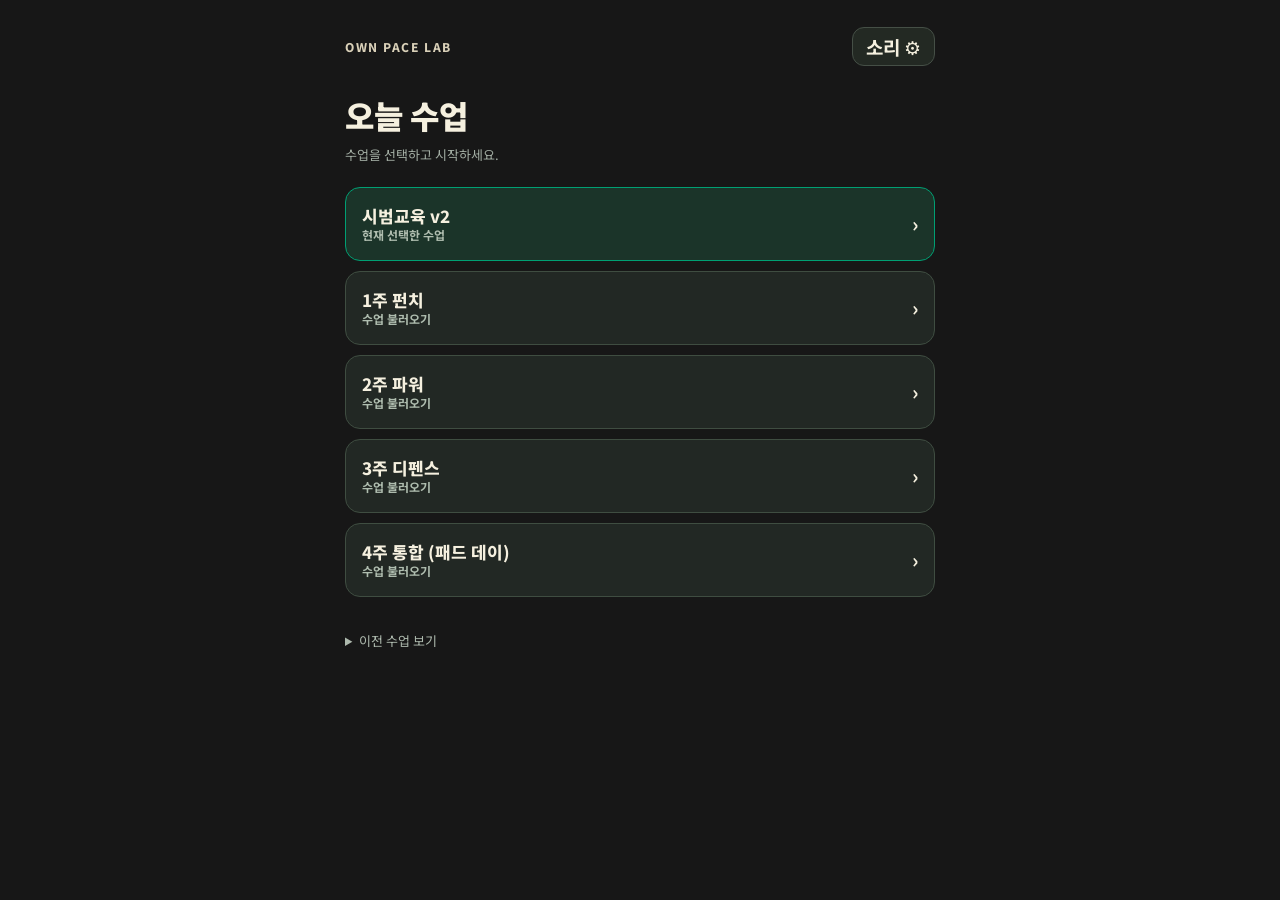
==== preview/index.html @ b731c38e "Restore proven recorded boxing bell playback for iPhone preview" ====
<!doctype html>
<!-- © 2026 오운랩(Own Pace LAB). All rights reserved. 무단 복제·배포·사용 금지 -->
<meta charset="utf-8">
<meta name="viewport" content="width=device-width, initial-scale=1, viewport-fit=cover">
<meta name="theme-color" content="#121212">
<title>오운랩 타이머 · 테스트</title>
<meta name="claude:viewport-fit-sides" content="cover">
<link rel="preconnect" href="https://fonts.googleapis.com">
<link rel="stylesheet" href="https://fonts.googleapis.com/css2?family=Oswald:wght@500;700&family=Black+Han+Sans&family=Noto+Sans+KR:wght@500;700;900&display=swap">
<style>
/* Layout: a TV seen from 3–5 m. Whole-class strip on top, today's move dominant in the middle, next move callout below, controls hide while running. */
:root{
  --cream:#F5F0DF; --ink:#171717; --green:#009F73; --sand:#D9D0B8; --mint:#DCEFE6; --warn:#E8553B;
  --bg:var(--cream); --fg:var(--ink); --muted:#5f594a; --track:var(--sand); --fill:var(--green); --tag:var(--green); --tagfg:var(--cream); --panel:#ece5cf;
  --f-num:"Oswald","Arial Narrow",system-ui,sans-serif;
  --f-disp:"Black Han Sans","Noto Sans KR",system-ui,sans-serif;
  --f-body:"Noto Sans KR",system-ui,sans-serif;
  --f-head:"Noto Sans KR","Apple SD Gothic Neo",system-ui,sans-serif;
  color-scheme:light;
}
body.t-up{--bg:var(--green);--fg:var(--cream);--muted:#d7f2e7;--track:#0d7f5d;--fill:var(--cream);--tag:var(--cream);--tagfg:var(--green);--panel:#0c8b65}
body.t-rest{--bg:#D7ECF8;--fg:#0E3A52;--muted:#3E6A82;--track:#B7D9EC;--fill:#1F7FB4;--tag:#1F7FB4;--tagfg:#F5FBFF;--panel:#C6E2F2}
body.t-talk,body.t-finish{--bg:var(--ink);--fg:var(--cream);--muted:#b4ad9e;--track:#333;--fill:var(--green);--tag:var(--green);--tagfg:var(--cream);--panel:#262626;color-scheme:dark}
body.t-cool{--bg:var(--mint);--fg:#0f3d30;--muted:#40695b;--track:#bfdccf;--fill:var(--green);--tag:var(--green);--tagfg:var(--cream);--panel:#cbe6da}

[hidden]{display:none!important}
html,body{height:100%}
body{margin:0;background:var(--bg);color:var(--fg);font-family:var(--f-body);transition:background .35s,color .35s;overflow:hidden}
.wrap{height:100%;box-sizing:border-box;display:grid;grid-template-rows:auto 1fr;gap:clamp(6px,1.2vh,14px);padding-block:clamp(10px,2.4vh,28px);padding-left:max(16px,env(safe-area-inset-left,0px));padding-right:max(16px,env(safe-area-inset-right,0px))}

header{display:flex;justify-content:space-between;align-items:baseline;gap:12px;flex-wrap:wrap}
.sec{font-family:var(--f-head);font-weight:900;font-size:clamp(18px,2.8vw,42px);letter-spacing:-.01em;display:flex;align-items:baseline;gap:.5em}
.sec span{font-family:var(--f-num);font-weight:500;font-size:.85em;color:var(--muted);font-variant-numeric:tabular-nums}
.stats{font-family:var(--f-num);font-size:clamp(16px,2.2vw,32px);font-variant-numeric:tabular-nums;color:var(--muted)}
.stats b{color:var(--fg)}
@media (max-width:480px){ .stats .brand{display:none} header{flex-wrap:nowrap} }

/* ===== Layout =====
   간격은 세 단계만 쓴다: --s1 붙여서(태그→동작, 동작→보조 문구) · --s2 묶어서(동작→박스) · 나눠서(다음 예고는 항상 맨 아래 같은 자리)
   phone(세로): 가운데 정렬로 쌓기. wide(TV·노트북): 왼쪽 = 할 것, 오른쪽 = 숫자, 아래 = 다음 */
main{--fit:1;--s1:calc(clamp(4px,1.1vh,14px)*var(--fit));--s2:calc(clamp(10px,2.6vh,34px)*var(--fit));
  display:grid;grid-template-columns:1fr;grid-template-rows:1fr auto auto 1fr auto;grid-template-areas:"." "info" "num" "." "next";
  justify-items:center;row-gap:var(--s2);min-height:0;overflow:hidden;text-align:center;padding-bottom:clamp(44px,7vh,64px)}
.info{grid-area:info;display:flex;flex-direction:column;align-items:center;min-width:0;max-width:100%}
.info .tagrow{margin-bottom:var(--s1)}
.tagrow{display:flex;flex-wrap:wrap;gap:.4em;align-items:center;justify-content:inherit}
/* 스탠스 칩: 왼발 앞 = 테두리, 오른발 앞(반대로) = 주황으로 채워 한눈에. 바뀌는 블록은 깜빡 */
.st{font-family:var(--f-head);font-weight:900;font-size:clamp(22px,3.4vw,52px);line-height:1;padding:.28em .8em;border-radius:99px;border:.12em solid currentColor;color:var(--fg)}
.st.R{background:var(--warn);border-color:var(--warn);color:#fff}
.st.chg{animation:stp 1s ease-in-out 3}
@keyframes stp{50%{transform:scale(1.12)}}
@media (prefers-reduced-motion:reduce){.st.chg{animation:none}}
.info .who{margin-top:var(--s1)}
.info .beats{margin-top:var(--s2)}
.rules{display:flex;flex-direction:column;gap:.45em;text-align:left;font-size:clamp(17px,4.8vw,30px);font-weight:800;line-height:1.25}
.rules .goal{align-self:flex-start;background:var(--tag);color:var(--tagfg);border-radius:99px;padding:.2em .8em;font-weight:900}
.rules .goal:before{content:'목표 ';opacity:.75}
.rules .lad{display:flex;flex-wrap:wrap;align-items:center;gap:.2em}
.rules .lad b{border:.12em solid currentColor;border-radius:.45em;padding:.15em .5em;font-weight:900;white-space:nowrap}
.rules .lad b.me{background:var(--fg);color:var(--bg);border-color:var(--fg)}
.rules .lad i{font-style:normal;opacity:.5;font-weight:900}
.rules .lad .loop{opacity:.7}
.rules .leg{font-size:.7em;font-weight:700;opacity:.75;display:flex;align-items:center;gap:.35em}
.rules .leg b{display:inline-block;width:1em;height:1em;border-radius:.25em;border:.12em solid currentColor}
.rules .leg b.me{background:currentColor}
.rules .rl:before{content:'·';margin-right:.4em;color:var(--tag);font-weight:900}
body.rulecard .who{display:none}

@media (min-width:640px) and (min-aspect-ratio:5/4){
  /* TV는 가장자리가 잘리거나(오버스캔) 멀리서 보면 붙어 보인다: 화면 테두리 4vw, 내용은 3vw 더 안쪽 */
  .wrap{padding-left:max(4vw,env(safe-area-inset-left,0px));padding-right:max(4vw,env(safe-area-inset-right,0px))}
  /* 크기 위계: 동작(문구+박스) > 숫자 > 다음 > 보조 문구 > 기본/레벨업(배경색이 이미 알려줌) */
  main{padding:0 1vw clamp(8px,2vh,24px) 3vw;grid-template-columns:minmax(0,1.85fr) minmax(0,1fr);grid-template-rows:1fr auto;grid-template-areas:"info num" "next next";
    align-items:center;justify-items:start;text-align:left;column-gap:3vw;row-gap:0}
  .info{align-items:flex-start}
  .move{font-size:calc(clamp(38px,8.4vw,172px)*var(--fit))!important;max-width:100%!important;line-height:1.05}
  .tag,.st{font-size:clamp(16px,2vw,40px)!important;padding:.3em .8em!important}
  .who{font-size:calc(clamp(17px,2.6vw,52px)*var(--fit))!important}
  main .anchor{text-align:left;font-size:calc(clamp(22px,3.4vw,68px)*var(--fit));max-width:100%}
  .beats{font-size:calc(clamp(17px,3.3vw,66px)*var(--fit))!important}
  .num{justify-self:center;font-size:calc(min(40vh,17vw)*var(--fit))!important}
  body.rulecard main{grid-template-columns:1fr;grid-template-areas:"info" "next"}
  body.rulecard .num{position:fixed;top:clamp(56px,9vh,96px);right:4vw;font-size:clamp(40px,9vw,150px)!important}
  body.rulecard .move{font-size:clamp(40px,5.2vw,104px)!important}
  .rules{font-size:clamp(20px,3.1vw,62px);gap:.32em}
  .next{font-size:clamp(16px,2.1vw,42px)!important;margin-left:-.8em;transform-origin:left center}
}
.tag{font-family:var(--f-head);font-weight:900;font-size:clamp(22px,3.4vw,52px);line-height:1;display:inline-flex;align-items:center;justify-content:center;background:var(--tag);color:var(--tagfg);padding:.32em .95em;border-radius:99px}
.move .seg,.who .seg{white-space:nowrap}
.c .mv{position:absolute;top:.1em;left:.18em;font-size:.62em;line-height:1;opacity:.85}
.c .sm{font-size:.72em;white-space:nowrap;font-weight:900;letter-spacing:-.02em}
.move{font-family:var(--f-head);font-weight:900;letter-spacing:-.02em;font-size:calc(clamp(40px,9vw,160px)*var(--fit));line-height:1.08;text-wrap:balance;max-width:94vw;word-break:keep-all;overflow-wrap:anywhere}
/* beat boxes: one box = one beat, 4 per line, at most 2 lines. 앞(원) = filled, 뒤(투) = outline, 가드 = faint, arrow = dashed (moving) */
.beats{display:flex;flex-direction:column;gap:.16em;font-size:calc(clamp(17px,5.8vw,40px)*var(--fit))}
.beats:empty{display:none}
.beats .ln:nth-child(2):not(:last-child){margin-bottom:.35em} /* 16박(앞뒤 루틴)은 8박씩 두 덩어리로 보이게 */
.beats .ln{display:grid;grid-template-columns:repeat(var(--cols,4),3.3em);gap:.14em}
.beats .X{color:var(--fg);font-size:.95em;opacity:.8;justify-content:flex-start;padding-left:.2em}
.beats .c{position:relative;height:2.25em;border-radius:.4em;display:flex;align-items:center;justify-content:center;box-sizing:border-box;font-family:var(--f-head);font-weight:900;letter-spacing:-.02em;overflow:hidden}
.beats .L{background:var(--fg);color:var(--bg)}
.beats .R{border:.12em solid var(--fg);color:var(--fg)}
.beats .G{background:color-mix(in srgb,var(--fg) 10%,transparent);color:color-mix(in srgb,var(--fg) 55%,transparent);font-weight:700;font-size:.72em;height:3.125em;border-radius:.555em}
.beats .M{border:.1em dashed color-mix(in srgb,var(--fg) 60%,transparent);color:var(--fg);font-size:1.2em;height:1.875em;border-radius:.333em}
.beats .two{font-size:.84em;height:2.68em;border-radius:.476em}
.beats .mix{border:.12em solid var(--fg);padding:0}
.beats .mix i{flex:1;height:100%;display:grid;place-items:center;font-style:normal;color:var(--fg)}
.beats .mix i.L{background:var(--fg);color:var(--bg)}
.who{max-width:100%;font-size:calc(clamp(17px,4.4vw,40px)*var(--fit));font-weight:700;color:color-mix(in srgb,var(--fg) 88%,transparent);line-height:1.3;word-break:keep-all}
.who:empty{display:none}
/* 지금 동작의 남은 시간: 멀리서도 숫자를 읽지 않고 '곧 바뀐다'를 느끼게 화면 맨 위 얇은 막대 */
.bar{position:fixed;left:0;right:0;top:0;height:clamp(6px,1vh,14px);background:var(--track);z-index:3}
.bar i{display:block;height:100%;background:var(--fill);transform-origin:left center;transform:scaleX(1)}
body.warn .bar i{background:var(--warn)}
.anchor{margin-top:var(--s2,18px);max-width:94vw;font-family:var(--f-head);font-weight:900;font-size:calc(clamp(22px,6vw,64px)*var(--fit,1));line-height:1.25;color:var(--fill);word-break:keep-all;text-wrap:balance;text-align:center}
.anchor:empty{display:none}
/* 시작 전 화면 = 오늘의 수업 안내판: 일찍 온 회원이 오늘 배울 것을 미리 본다 */
/* 안내판: 훑어보게 = 큰 제목(이번 주) → 한마디 → 키워드 세 칸. 문장 대신 단어로 */
.today{margin:calc(var(--s2)*1.4) 0 0;display:flex;flex-wrap:wrap;gap:.5em;justify-content:center;font-size:calc(clamp(15px,4vw,34px)*var(--fit))}
.today>div{display:flex;align-items:baseline;gap:.45em;padding:.45em .85em;border-radius:.6em;background:color-mix(in srgb,var(--fg) 9%,transparent)}
.today dt{font-weight:700;font-size:.72em;color:var(--muted)}
.today dd{margin:0;font-weight:900;word-break:keep-all;white-space:nowrap}
body.board .next{visibility:hidden}
body.board .anchor{margin-top:calc(var(--s2)*1.1)}
@media (min-width:640px) and (min-aspect-ratio:5/4){ .today{font-size:calc(clamp(16px,2.1vw,42px)*var(--fit));justify-content:flex-start} }
.anchor::before{content:"“"}.anchor::after{content:"”"}
body.t-talk .anchor,body.t-finish .anchor{color:#7fd8b4}
.num{grid-area:num;font-family:var(--f-num);font-weight:700;font-size:calc(min(24vh,34vw)*var(--fit));line-height:.9;font-variant-numeric:tabular-nums}
main .num.mmss{font-size:calc(min(24vh,17vw)*var(--fit))}
@media (min-width:640px) and (min-aspect-ratio:5/4){ main .num.mmss{font-size:calc(min(28vh,11vw)*var(--fit))!important} }
/* 마무리·수업 끝: 숫자 대신 유튜브·카톡 채널 QR (오운랩 유튜브 @ownpacelab, 카톡 채널 pf.kakao.com/_xfrAFX) */
.links{grid-area:num;display:grid;grid-template-columns:1fr 1fr;gap:calc(clamp(16px,4.5vw,96px)*var(--fit));justify-self:center}
.links[hidden]{display:none}
.lk{display:flex;flex-direction:column;align-items:center;gap:.25em;background:var(--cream);color:var(--ink);border-radius:.8em;padding:.8em .8em .7em;font-size:calc(clamp(12px,1.5vw,30px)*var(--fit));text-align:center;word-break:keep-all}
.lk svg{width:calc(min(32vh,15vw)*var(--fit));height:auto;fill:var(--ink);display:block;margin-bottom:.3em}
.lk b{font-family:var(--f-head);font-weight:900;font-size:1.05em;line-height:1.2}
.lk b{font-size:1.3em}
.lk span{font-weight:700;font-size:.95em}
.lk em{font-style:normal;font-weight:700;color:#5f594a;font-size:.85em;margin-top:.15em}
/* QR 화면: 멀리서도 찍히게 QR을 가장 크게, 문구는 줄인다 */
@media (min-width:640px) and (min-aspect-ratio:5/4){
  body.qrmode main{grid-template-columns:minmax(0,1fr) minmax(0,1fr)}
  body.qrmode .move{font-size:calc(clamp(32px,6vw,120px)*var(--fit))!important}
  body.qrmode .lk svg{width:calc(min(44vh,19vw)*var(--fit))}
}
@media not ((min-width:640px) and (min-aspect-ratio:5/4)){ .lk svg{width:calc(min(24vh,36vw)*var(--fit))} .lk{font-size:calc(clamp(12px,3.4vw,20px)*var(--fit))} }
body.rulecard .num{font-size:calc(min(12vh,18vw)*var(--fit))}
body.warn .num{color:var(--warn);animation:pulse 1s ease-out infinite}
body.t-up.warn .num{color:var(--ink)}
@keyframes pulse{0%{transform:scale(1.08)}100%{transform:scale(1)}}

.next{grid-area:next;font-family:var(--f-head);font-weight:700;font-size:clamp(17px,4.2vw,42px);color:var(--muted);padding:.35em .8em;border-radius:99px;transition:background .25s,color .25s,transform .25s;max-width:90vw;word-break:keep-all}
.next b{color:var(--fg);font-weight:900}
.next:empty{visibility:hidden}
/* 8초 전: '다음' 띠를 크게 반전해 강조 (지금 동작 글씨의 약 2/3) */
body.soon .next{background:var(--fg);color:var(--bg);font-size:calc(clamp(22px,6.4vw,52px)*var(--fit))!important;padding:.3em .75em;animation:nextPulse 1s ease-in-out infinite}
body.soon .next b{color:var(--bg)}
@media (min-width:640px) and (min-aspect-ratio:5/4){ body.soon .next{font-size:calc(clamp(24px,4.4vw,88px)*var(--fit))!important;margin-left:-.4em} }
@keyframes nextPulse{0%,100%{box-shadow:0 0 0 0 color-mix(in srgb,var(--fg) 45%,transparent)}50%{box-shadow:0 0 0 .18em color-mix(in srgb,var(--fg) 25%,transparent)}}

.paused{position:fixed;inset:0;display:flex;flex-direction:column;gap:.3em;align-items:center;justify-content:center;background:var(--bg);font-family:var(--f-head);font-weight:900;letter-spacing:-.02em;font-size:clamp(44px,9vw,140px);color:var(--fg);cursor:pointer}
.paused small{font-family:var(--f-body);font-weight:700;font-size:.24em;color:var(--muted);letter-spacing:0}

footer{position:fixed;right:max(16px,env(safe-area-inset-right,0px));bottom:max(16px,env(safe-area-inset-bottom,0px));display:flex;gap:6px;transition:opacity .6s;z-index:4}
footer button{font-size:13px;padding:.6em .9em;opacity:.75}
footer button.main{min-width:0;opacity:1}
button{font:700 clamp(13px,1.5vw,19px)/1 var(--f-body);padding:.75em 1.2em;border-radius:99px;border:2px solid var(--fg);background:transparent;color:var(--fg);cursor:pointer}
button.main{background:var(--fg);color:var(--bg);min-width:8em}
button:focus-visible{outline:3px solid var(--warn);outline-offset:3px}
body.hide footer{opacity:0;pointer-events:none}
body.hide{cursor:none}

/* 운영자 메뉴: 코치의 순서대로 = 지금 위치 확인 → 수업·구간 → 소리 → 화면 → 수업 전 확인 */
.menu{position:fixed;inset:0;background:var(--ink);color:var(--cream);overflow-y:auto;z-index:5;padding:0 max(16px,env(safe-area-inset-right,0px)) 28px max(16px,env(safe-area-inset-left,0px));box-sizing:border-box}
.mhead{position:sticky;top:0;z-index:1;display:flex;align-items:center;justify-content:space-between;gap:12px;padding:max(14px,env(safe-area-inset-top,0px)) 0 14px;background:var(--ink);border-bottom:1px solid #2c2c2c;max-width:1040px;margin:0 auto}
.mnow{display:flex;flex-direction:column;gap:2px;min-width:0}
.mnow span{font-size:14px;font-weight:700;color:#9c968a}
.mnow b{font-family:var(--f-head);font-weight:900;font-size:clamp(20px,2.4vw,30px);letter-spacing:-.01em}
.mcols{display:grid;grid-template-columns:1fr;gap:16px;max-width:1040px;margin:16px auto 0}
@media (min-width:860px){ .mcols{grid-template-columns:1.25fr 1fr;align-items:start} }
@media (max-width:859px){ .menu.pre .mcard.snd{order:0} .menu.pre .lsel{order:-1} .menu.pre .mcard:not(.snd):not(.lsel){order:1} }   /* 폰에서 수업 전에는 소리 점검이 먼저, 수업 중에는 구간 이동이 먼저 */
.mcard{background:#202020;border:1px solid #2e2e2e;border-radius:18px;padding:18px 18px 20px}
.mcard h3{margin:0 0 12px;font-family:var(--f-head);font-weight:900;font-size:17px;color:#9c968a}
.mcard h3:not(:first-child){margin-top:22px}
.menu .hint{margin:10px 0;font-size:14px;line-height:1.5;color:#9c968a}
.menu .grid{display:grid;grid-template-columns:repeat(auto-fill,minmax(132px,1fr));gap:8px}
.menu .grid button{border:1px solid #3a3a3a;color:var(--cream);text-align:left;border-radius:12px;padding:.8em .9em;display:flex;flex-direction:column;align-items:flex-start;gap:.3em;word-break:keep-all;line-height:1.25;font-size:15px}
.menu .grid button span{font-family:var(--f-num);color:#9c968a;font-weight:500}
.menu .grid button.cur{border-color:var(--green);background:var(--green)}
.menu .grid button.cur span{color:var(--cream)}
.row2{display:grid;grid-template-columns:1fr 1fr;gap:8px;margin-top:12px}
.row2 button{border:1px solid #555;color:var(--cream);font-size:15px;padding:.85em .6em}
.set{display:flex;align-items:center;justify-content:space-between;gap:12px;padding:10px 0;border-top:1px solid #2c2c2c}
.set:first-of-type{border-top:0}
.set>span:first-child{display:flex;flex-direction:column;gap:3px;font-weight:700;font-size:16px;min-width:0}
.set small{font-weight:500;font-size:13px;color:#9c968a;line-height:1.4}
.menu .tg{min-width:5.2em;border:1px solid #555;color:#cfc8b8;font-size:15px;padding:.6em 1em;flex:none}
.menu .tg.on{background:var(--green);border-color:var(--green);color:var(--cream)}
.volc{display:flex;gap:6px;flex:none}
.volc button{border:1px solid #555;color:var(--cream);font-size:16px;padding:.55em .9em;min-width:2.6em}
.volc #vol{font-family:var(--f-num);background:var(--cream);color:var(--ink);border-color:var(--cream)}
.check{margin-top:18px;border-top:1px solid #2c2c2c;padding-top:12px}
.check summary{cursor:pointer;font-weight:900;font-size:16px}
.check ol{margin:10px 0 0;padding-left:1.3em;line-height:1.7;font-size:15px;color:#e8e2d2}
.menu .close{border:2px solid var(--cream);color:var(--cream);min-width:6em;font-size:16px;flex:none}
.menu .copy{max-width:1040px;margin:18px auto 0;font-size:12px;color:#6f6a60;line-height:1.5}
.menu button.arm{background:var(--warn);border-color:var(--warn);color:#fff}
.mcols .lsel{grid-column:1/-1;padding:14px 18px}
.lsel{display:flex;align-items:center;justify-content:space-between;gap:12px;font-weight:700;font-size:16px}
.lsel select{font:700 16px var(--f-body);padding:.6em .9em;border-radius:12px;background:var(--cream);color:var(--ink);border:0;flex:1;max-width:70%}
.soundfix{position:fixed;left:50%;top:max(16px,env(safe-area-inset-top,0px));transform:translateX(-50%);background:#C8102E;color:#fff;font:800 clamp(18px,2.4vw,28px)/1.3 var(--f-body);padding:.8em 1.4em;border-radius:18px;z-index:10;box-shadow:0 8px 28px rgba(0,0,0,.3);text-align:center;border:0;width:min(560px,88vw)}
.soundfix small{display:block;font-weight:600;font-size:.6em;opacity:.9;margin-top:.2em}
.toast{position:fixed;left:50%;bottom:max(24px,env(safe-area-inset-bottom,0px));transform:translateX(-50%);background:var(--ink);color:var(--cream);font:700 clamp(15px,1.8vw,22px)/1.3 var(--f-body);padding:.75em 1.3em;border-radius:99px;z-index:9;box-shadow:0 6px 24px rgba(0,0,0,.25);max-width:90vw;text-align:center}
@media (prefers-reduced-motion:reduce){body.soon .next{animation:none}body.warn .num{animation:none}body,.next{transition:none}}
/* ===== v2 화면(라운드형): 지금 동작 > 남은 시간 링 > 구간 > 다음 ===== */
#v2{display:none}
body.v2{--bg:#121212;--fg:#F5F0DF;color-scheme:dark}
body.v2 .wrap{grid-template-rows:1fr}
body.v2 .wrap>header,body.v2 .wrap>main,body.v2 .bar{display:none}
body.v2 #v2{display:grid;grid-template-rows:auto 1fr auto;height:100%;min-height:0;gap:clamp(8px,2vh,24px);--acc:#2fd19c}
body.v2.ph-follow #v2{--acc:#F5F0DF} body.v2.ph-own #v2{--acc:#2fd19c} body.v2.ph-last #v2{--acc:#ff8a3d} body.v2.ph-rest #v2{--acc:#6cc3f5}
.v2top{display:flex;justify-content:space-between;align-items:baseline;gap:12px;font-family:var(--f-head);font-weight:900}
.v2top #v2sec{font-size:clamp(18px,3vw,44px);letter-spacing:-.01em}
.v2top .r{display:flex;gap:.8em;align-items:baseline}
.v2top #v2rd{font-family:var(--f-num);font-size:clamp(20px,3.4vw,52px);letter-spacing:.06em;color:var(--acc)}
.v2top #v2tot{font-size:clamp(13px,1.6vw,22px);color:#8f897a;font-weight:700}
.v2mid{display:grid;grid-template-columns:1fr auto;align-items:center;gap:clamp(12px,4vw,64px);min-height:0}
.v2l{min-width:0;display:flex;flex-direction:column;gap:clamp(6px,1.6vh,20px)}
.v2tag{align-self:flex-start;font-weight:900;font-size:clamp(16px,2.4vw,36px);padding:.18em .7em;border-radius:99px;background:var(--acc);color:#121212}
.v2move{font-family:var(--f-head);font-weight:900;font-size:clamp(34px,7.2vw,124px);line-height:1.08;letter-spacing:-.035em;word-break:keep-all}
.v2combo{display:flex;flex-direction:column;gap:.15em;font-family:var(--f-head);font-weight:900;font-size:clamp(22px,3.6vw,60px);letter-spacing:.02em}
.v2combo .L{color:#F5F0DF}.v2combo .R{color:#2fd19c}.v2combo .m{color:#8f897a;font-weight:700}.v2combo .x{color:#8f897a;font-size:.75em;margin-left:.35em}
.v2cue{font-size:clamp(16px,2.6vw,40px);font-weight:700;color:#cfc8b6}
.v2rules{display:flex;flex-direction:column;gap:.35em;font-size:clamp(18px,3vw,46px);font-weight:800}
.v2rules .g{color:#121212;background:var(--acc);border-radius:.4em;padding:.15em .5em;align-self:flex-start}
.v2rules div:not(.g)::before{content:"· ";color:var(--acc)}
.v2ring{position:relative;width:min(56vh,40vw);aspect-ratio:1}
.v2ring svg{position:absolute;inset:0;width:100%;height:100%;transform:rotate(-90deg)}
.v2ring .bgc{fill:none;stroke:#2a2926;stroke-width:7}
.v2ring .fgc{fill:none;stroke:var(--acc);stroke-width:7;stroke-linecap:round;transition:stroke-dashoffset .25s linear,stroke .3s}
.v2ring .in{position:absolute;inset:0;display:flex;flex-direction:column;align-items:center;justify-content:center;gap:.3em}
#v2num{font-family:var(--f-num);font-weight:700;font-size:min(21vh,15vw);line-height:.9;font-variant-numeric:tabular-nums}
#v2num.mm{font-size:min(14vh,10vw)}
.v2ph{display:flex;gap:.3em;font-size:clamp(11px,1.4vw,20px);font-weight:800}
.v2ph i{font-style:normal;padding:.2em .55em;border-radius:99px;color:#6f6a5e;border:1px solid #3a3833}
.v2ph i.on{color:#121212;background:var(--acc);border-color:var(--acc)}
.v2next{font-size:clamp(15px,2.2vw,32px);font-weight:700;color:#8f897a;padding-bottom:clamp(40px,6vh,70px)}
.v2next b{color:#F5F0DF}
.v2next .lb{display:inline-block;font-size:.8em;border:1px solid #3a3833;border-radius:99px;padding:.1em .6em;margin-right:.5em;vertical-align:.1em}
.v2next .sm{margin-left:.4em}
.v2brand{color:#2fd19c;font-weight:900;font-size:clamp(18px,2.8vw,42px)}
.v2learn{display:flex;flex-direction:column;gap:.3em;font-size:clamp(15px,2.2vw,32px);color:#cfc8b6}
.v2learn b{color:#2fd19c;margin-right:.6em}
.v2chips{display:flex;flex-wrap:wrap;gap:.5em;margin-top:.4em;font-size:clamp(15px,2.2vw,30px)}
.v2chips i{font-style:normal;font-weight:800;color:#f5f0df;border:2px solid #3a3833;border-radius:99px;padding:.25em .9em}
body.v2.warn #v2num{animation:pulse .5s ease-in-out infinite alternate}
@media (max-aspect-ratio:1/1){.v2move{font-size:clamp(40px,12vw,96px)}.v2cue{font-size:clamp(17px,4.6vw,34px)}.v2mid{grid-template-columns:1fr;grid-template-rows:auto minmax(0,1fr)}.v2ring{width:auto;height:100%;max-width:min(80vw,46vh);max-height:min(80vw,46vh);justify-self:center;align-self:center}}
</style>
<link rel="stylesheet" href="ui-v3.css?v=2">

<div class="bar" aria-hidden="true"><i id="bar"></i></div>
<div class="wrap">
  <header>
    <div class="sec" id="sec">인사</div>
    <div class="stats"><b id="total">0:00</b> / 50:00</div>
  </header>
  <main>
    <div class="info">
      <div class="tagrow"><div class="tag" id="tag">시작 전</div><div class="st" id="st" hidden></div></div>
      <div class="move" id="move">내 페이스 복싱</div>
      <div class="beats" id="beats"></div>
      <div class="who" id="who"></div>
      <div class="anchor" id="anchor"></div>
      <dl class="today" id="today" hidden></dl>
    </div>
    <div class="num" id="num">1:00</div>
    <div class="links" id="links" hidden>
      <div class="lk"><svg viewBox="-2 -2 33 33" shape-rendering="crispEdges" aria-hidden="true"><path d="M0,0h1v1h-1zM1,0h1v1h-1zM2,0h1v1h-1zM3,0h1v1h-1zM4,0h1v1h-1zM5,0h1v1h-1zM6,0h1v1h-1zM9,0h1v1h-1zM10,0h1v1h-1zM11,0h1v1h-1zM13,0h1v1h-1zM14,0h1v1h-1zM15,0h1v1h-1zM18,0h1v1h-1zM22,0h1v1h-1zM23,0h1v1h-1zM24,0h1v1h-1zM25,0h1v1h-1zM26,0h1v1h-1zM27,0h1v1h-1zM28,0h1v1h-1zM0,1h1v1h-1zM6,1h1v1h-1zM8,1h1v1h-1zM10,1h1v1h-1zM11,1h1v1h-1zM15,1h1v1h-1zM20,1h1v1h-1zM22,1h1v1h-1zM28,1h1v1h-1zM0,2h1v1h-1zM2,2h1v1h-1zM3,2h1v1h-1zM4,2h1v1h-1zM6,2h1v1h-1zM8,2h1v1h-1zM10,2h1v1h-1zM11,2h1v1h-1zM14,2h1v1h-1zM16,2h1v1h-1zM19,2h1v1h-1zM20,2h1v1h-1zM22,2h1v1h-1zM24,2h1v1h-1zM25,2h1v1h-1zM26,2h1v1h-1zM28,2h1v1h-1zM0,3h1v1h-1zM2,3h1v1h-1zM3,3h1v1h-1zM4,3h1v1h-1zM6,3h1v1h-1zM8,3h1v1h-1zM9,3h1v1h-1zM10,3h1v1h-1zM11,3h1v1h-1zM14,3h1v1h-1zM15,3h1v1h-1zM16,3h1v1h-1zM17,3h1v1h-1zM18,3h1v1h-1zM19,3h1v1h-1zM20,3h1v1h-1zM22,3h1v1h-1zM24,3h1v1h-1zM25,3h1v1h-1zM26,3h1v1h-1zM28,3h1v1h-1zM0,4h1v1h-1zM2,4h1v1h-1zM3,4h1v1h-1zM4,4h1v1h-1zM6,4h1v1h-1zM9,4h1v1h-1zM12,4h1v1h-1zM13,4h1v1h-1zM14,4h1v1h-1zM15,4h1v1h-1zM17,4h1v1h-1zM18,4h1v1h-1zM19,4h1v1h-1zM20,4h1v1h-1zM22,4h1v1h-1zM24,4h1v1h-1zM25,4h1v1h-1zM26,4h1v1h-1zM28,4h1v1h-1zM0,5h1v1h-1zM6,5h1v1h-1zM10,5h1v1h-1zM11,5h1v1h-1zM13,5h1v1h-1zM14,5h1v1h-1zM17,5h1v1h-1zM20,5h1v1h-1zM22,5h1v1h-1zM28,5h1v1h-1zM0,6h1v1h-1zM1,6h1v1h-1zM2,6h1v1h-1zM3,6h1v1h-1zM4,6h1v1h-1zM5,6h1v1h-1zM6,6h1v1h-1zM8,6h1v1h-1zM10,6h1v1h-1zM12,6h1v1h-1zM14,6h1v1h-1zM16,6h1v1h-1zM18,6h1v1h-1zM20,6h1v1h-1zM22,6h1v1h-1zM23,6h1v1h-1zM24,6h1v1h-1zM25,6h1v1h-1zM26,6h1v1h-1zM27,6h1v1h-1zM28,6h1v1h-1zM8,7h1v1h-1zM9,7h1v1h-1zM10,7h1v1h-1zM12,7h1v1h-1zM13,7h1v1h-1zM15,7h1v1h-1zM19,7h1v1h-1zM0,8h1v1h-1zM6,8h1v1h-1zM8,8h1v1h-1zM9,8h1v1h-1zM14,8h1v1h-1zM15,8h1v1h-1zM21,8h1v1h-1zM22,8h1v1h-1zM25,8h1v1h-1zM26,8h1v1h-1zM27,8h1v1h-1zM0,9h1v1h-1zM1,9h1v1h-1zM2,9h1v1h-1zM7,9h1v1h-1zM10,9h1v1h-1zM11,9h1v1h-1zM14,9h1v1h-1zM15,9h1v1h-1zM18,9h1v1h-1zM19,9h1v1h-1zM21,9h1v1h-1zM23,9h1v1h-1zM24,9h1v1h-1zM26,9h1v1h-1zM27,9h1v1h-1zM2,10h1v1h-1zM3,10h1v1h-1zM6,10h1v1h-1zM7,10h1v1h-1zM9,10h1v1h-1zM15,10h1v1h-1zM16,10h1v1h-1zM18,10h1v1h-1zM21,10h1v1h-1zM22,10h1v1h-1zM1,11h1v1h-1zM3,11h1v1h-1zM4,11h1v1h-1zM5,11h1v1h-1zM8,11h1v1h-1zM9,11h1v1h-1zM10,11h1v1h-1zM11,11h1v1h-1zM14,11h1v1h-1zM18,11h1v1h-1zM19,11h1v1h-1zM20,11h1v1h-1zM21,11h1v1h-1zM23,11h1v1h-1zM25,11h1v1h-1zM0,12h1v1h-1zM2,12h1v1h-1zM6,12h1v1h-1zM7,12h1v1h-1zM8,12h1v1h-1zM9,12h1v1h-1zM11,12h1v1h-1zM13,12h1v1h-1zM14,12h1v1h-1zM15,12h1v1h-1zM16,12h1v1h-1zM20,12h1v1h-1zM22,12h1v1h-1zM23,12h1v1h-1zM28,12h1v1h-1zM2,13h1v1h-1zM3,13h1v1h-1zM5,13h1v1h-1zM8,13h1v1h-1zM9,13h1v1h-1zM10,13h1v1h-1zM13,13h1v1h-1zM14,13h1v1h-1zM15,13h1v1h-1zM16,13h1v1h-1zM17,13h1v1h-1zM18,13h1v1h-1zM19,13h1v1h-1zM22,13h1v1h-1zM24,13h1v1h-1zM27,13h1v1h-1zM28,13h1v1h-1zM0,14h1v1h-1zM3,14h1v1h-1zM6,14h1v1h-1zM11,14h1v1h-1zM12,14h1v1h-1zM13,14h1v1h-1zM14,14h1v1h-1zM15,14h1v1h-1zM17,14h1v1h-1zM20,14h1v1h-1zM22,14h1v1h-1zM23,14h1v1h-1zM25,14h1v1h-1zM26,14h1v1h-1zM1,15h1v1h-1zM3,15h1v1h-1zM4,15h1v1h-1zM7,15h1v1h-1zM8,15h1v1h-1zM10,15h1v1h-1zM11,15h1v1h-1zM12,15h1v1h-1zM13,15h1v1h-1zM14,15h1v1h-1zM21,15h1v1h-1zM23,15h1v1h-1zM24,15h1v1h-1zM26,15h1v1h-1zM28,15h1v1h-1zM0,16h1v1h-1zM2,16h1v1h-1zM4,16h1v1h-1zM5,16h1v1h-1zM6,16h1v1h-1zM7,16h1v1h-1zM9,16h1v1h-1zM10,16h1v1h-1zM12,16h1v1h-1zM14,16h1v1h-1zM17,16h1v1h-1zM23,16h1v1h-1zM25,16h1v1h-1zM26,16h1v1h-1zM0,17h1v1h-1zM1,17h1v1h-1zM3,17h1v1h-1zM4,17h1v1h-1zM9,17h1v1h-1zM10,17h1v1h-1zM11,17h1v1h-1zM15,17h1v1h-1zM16,17h1v1h-1zM19,17h1v1h-1zM20,17h1v1h-1zM21,17h1v1h-1zM22,17h1v1h-1zM23,17h1v1h-1zM24,17h1v1h-1zM26,17h1v1h-1zM27,17h1v1h-1zM28,17h1v1h-1zM0,18h1v1h-1zM1,18h1v1h-1zM2,18h1v1h-1zM3,18h1v1h-1zM4,18h1v1h-1zM6,18h1v1h-1zM7,18h1v1h-1zM9,18h1v1h-1zM11,18h1v1h-1zM13,18h1v1h-1zM14,18h1v1h-1zM15,18h1v1h-1zM19,18h1v1h-1zM20,18h1v1h-1zM22,18h1v1h-1zM25,18h1v1h-1zM28,18h1v1h-1zM0,19h1v1h-1zM2,19h1v1h-1zM5,19h1v1h-1zM14,19h1v1h-1zM16,19h1v1h-1zM19,19h1v1h-1zM21,19h1v1h-1zM23,19h1v1h-1zM24,19h1v1h-1zM0,20h1v1h-1zM6,20h1v1h-1zM7,20h1v1h-1zM9,20h1v1h-1zM12,20h1v1h-1zM15,20h1v1h-1zM17,20h1v1h-1zM20,20h1v1h-1zM21,20h1v1h-1zM22,20h1v1h-1zM23,20h1v1h-1zM24,20h1v1h-1zM26,20h1v1h-1zM27,20h1v1h-1zM28,20h1v1h-1zM8,21h1v1h-1zM10,21h1v1h-1zM12,21h1v1h-1zM13,21h1v1h-1zM15,21h1v1h-1zM17,21h1v1h-1zM18,21h1v1h-1zM20,21h1v1h-1zM24,21h1v1h-1zM25,21h1v1h-1zM0,22h1v1h-1zM1,22h1v1h-1zM2,22h1v1h-1zM3,22h1v1h-1zM4,22h1v1h-1zM5,22h1v1h-1zM6,22h1v1h-1zM9,22h1v1h-1zM10,22h1v1h-1zM11,22h1v1h-1zM13,22h1v1h-1zM14,22h1v1h-1zM15,22h1v1h-1zM16,22h1v1h-1zM17,22h1v1h-1zM19,22h1v1h-1zM20,22h1v1h-1zM22,22h1v1h-1zM24,22h1v1h-1zM25,22h1v1h-1zM26,22h1v1h-1zM0,23h1v1h-1zM6,23h1v1h-1zM10,23h1v1h-1zM12,23h1v1h-1zM13,23h1v1h-1zM15,23h1v1h-1zM18,23h1v1h-1zM19,23h1v1h-1zM20,23h1v1h-1zM24,23h1v1h-1zM27,23h1v1h-1zM28,23h1v1h-1zM0,24h1v1h-1zM2,24h1v1h-1zM3,24h1v1h-1zM4,24h1v1h-1zM6,24h1v1h-1zM10,24h1v1h-1zM13,24h1v1h-1zM15,24h1v1h-1zM16,24h1v1h-1zM19,24h1v1h-1zM20,24h1v1h-1zM21,24h1v1h-1zM22,24h1v1h-1zM23,24h1v1h-1zM24,24h1v1h-1zM25,24h1v1h-1zM27,24h1v1h-1zM28,24h1v1h-1zM0,25h1v1h-1zM2,25h1v1h-1zM3,25h1v1h-1zM4,25h1v1h-1zM6,25h1v1h-1zM9,25h1v1h-1zM10,25h1v1h-1zM12,25h1v1h-1zM13,25h1v1h-1zM15,25h1v1h-1zM16,25h1v1h-1zM19,25h1v1h-1zM21,25h1v1h-1zM23,25h1v1h-1zM25,25h1v1h-1zM26,25h1v1h-1zM28,25h1v1h-1zM0,26h1v1h-1zM2,26h1v1h-1zM3,26h1v1h-1zM4,26h1v1h-1zM6,26h1v1h-1zM10,26h1v1h-1zM13,26h1v1h-1zM15,26h1v1h-1zM16,26h1v1h-1zM18,26h1v1h-1zM19,26h1v1h-1zM22,26h1v1h-1zM23,26h1v1h-1zM24,26h1v1h-1zM25,26h1v1h-1zM26,26h1v1h-1zM27,26h1v1h-1zM0,27h1v1h-1zM6,27h1v1h-1zM9,27h1v1h-1zM13,27h1v1h-1zM16,27h1v1h-1zM18,27h1v1h-1zM19,27h1v1h-1zM21,27h1v1h-1zM22,27h1v1h-1zM23,27h1v1h-1zM25,27h1v1h-1zM26,27h1v1h-1zM28,27h1v1h-1zM0,28h1v1h-1zM1,28h1v1h-1zM2,28h1v1h-1zM3,28h1v1h-1zM4,28h1v1h-1zM5,28h1v1h-1zM6,28h1v1h-1zM8,28h1v1h-1zM12,28h1v1h-1zM15,28h1v1h-1zM17,28h1v1h-1zM19,28h1v1h-1zM21,28h1v1h-1zM23,28h1v1h-1zM24,28h1v1h-1zM25,28h1v1h-1zM26,28h1v1h-1z"/></svg><b>유튜브</b><span>운동 루틴</span><em>검색 · 오운랩</em></div>
      <div class="lk"><svg viewBox="-2 -2 33 33" shape-rendering="crispEdges" aria-hidden="true"><path d="M0,0h1v1h-1zM1,0h1v1h-1zM2,0h1v1h-1zM3,0h1v1h-1zM4,0h1v1h-1zM5,0h1v1h-1zM6,0h1v1h-1zM8,0h1v1h-1zM9,0h1v1h-1zM11,0h1v1h-1zM12,0h1v1h-1zM13,0h1v1h-1zM14,0h1v1h-1zM16,0h1v1h-1zM18,0h1v1h-1zM22,0h1v1h-1zM23,0h1v1h-1zM24,0h1v1h-1zM25,0h1v1h-1zM26,0h1v1h-1zM27,0h1v1h-1zM28,0h1v1h-1zM0,1h1v1h-1zM6,1h1v1h-1zM10,1h1v1h-1zM12,1h1v1h-1zM13,1h1v1h-1zM14,1h1v1h-1zM15,1h1v1h-1zM17,1h1v1h-1zM19,1h1v1h-1zM20,1h1v1h-1zM22,1h1v1h-1zM28,1h1v1h-1zM0,2h1v1h-1zM2,2h1v1h-1zM3,2h1v1h-1zM4,2h1v1h-1zM6,2h1v1h-1zM9,2h1v1h-1zM14,2h1v1h-1zM17,2h1v1h-1zM22,2h1v1h-1zM24,2h1v1h-1zM25,2h1v1h-1zM26,2h1v1h-1zM28,2h1v1h-1zM0,3h1v1h-1zM2,3h1v1h-1zM3,3h1v1h-1zM4,3h1v1h-1zM6,3h1v1h-1zM8,3h1v1h-1zM9,3h1v1h-1zM10,3h1v1h-1zM12,3h1v1h-1zM18,3h1v1h-1zM19,3h1v1h-1zM20,3h1v1h-1zM22,3h1v1h-1zM24,3h1v1h-1zM25,3h1v1h-1zM26,3h1v1h-1zM28,3h1v1h-1zM0,4h1v1h-1zM2,4h1v1h-1zM3,4h1v1h-1zM4,4h1v1h-1zM6,4h1v1h-1zM8,4h1v1h-1zM10,4h1v1h-1zM12,4h1v1h-1zM22,4h1v1h-1zM24,4h1v1h-1zM25,4h1v1h-1zM26,4h1v1h-1zM28,4h1v1h-1zM0,5h1v1h-1zM6,5h1v1h-1zM8,5h1v1h-1zM10,5h1v1h-1zM11,5h1v1h-1zM16,5h1v1h-1zM17,5h1v1h-1zM18,5h1v1h-1zM19,5h1v1h-1zM22,5h1v1h-1zM28,5h1v1h-1zM0,6h1v1h-1zM1,6h1v1h-1zM2,6h1v1h-1zM3,6h1v1h-1zM4,6h1v1h-1zM5,6h1v1h-1zM6,6h1v1h-1zM8,6h1v1h-1zM10,6h1v1h-1zM12,6h1v1h-1zM14,6h1v1h-1zM16,6h1v1h-1zM18,6h1v1h-1zM20,6h1v1h-1zM22,6h1v1h-1zM23,6h1v1h-1zM24,6h1v1h-1zM25,6h1v1h-1zM26,6h1v1h-1zM27,6h1v1h-1zM28,6h1v1h-1zM8,7h1v1h-1zM9,7h1v1h-1zM11,7h1v1h-1zM12,7h1v1h-1zM13,7h1v1h-1zM15,7h1v1h-1zM16,7h1v1h-1zM17,7h1v1h-1zM19,7h1v1h-1zM20,7h1v1h-1zM0,8h1v1h-1zM4,8h1v1h-1zM6,8h1v1h-1zM7,8h1v1h-1zM8,8h1v1h-1zM10,8h1v1h-1zM12,8h1v1h-1zM13,8h1v1h-1zM21,8h1v1h-1zM22,8h1v1h-1zM23,8h1v1h-1zM24,8h1v1h-1zM25,8h1v1h-1zM28,8h1v1h-1zM0,9h1v1h-1zM3,9h1v1h-1zM4,9h1v1h-1zM7,9h1v1h-1zM9,9h1v1h-1zM13,9h1v1h-1zM14,9h1v1h-1zM16,9h1v1h-1zM18,9h1v1h-1zM19,9h1v1h-1zM22,9h1v1h-1zM23,9h1v1h-1zM24,9h1v1h-1zM25,9h1v1h-1zM26,9h1v1h-1zM27,9h1v1h-1zM28,9h1v1h-1zM4,10h1v1h-1zM5,10h1v1h-1zM6,10h1v1h-1zM7,10h1v1h-1zM9,10h1v1h-1zM10,10h1v1h-1zM11,10h1v1h-1zM12,10h1v1h-1zM16,10h1v1h-1zM17,10h1v1h-1zM20,10h1v1h-1zM21,10h1v1h-1zM28,10h1v1h-1zM1,11h1v1h-1zM2,11h1v1h-1zM4,11h1v1h-1zM8,11h1v1h-1zM9,11h1v1h-1zM11,11h1v1h-1zM14,11h1v1h-1zM17,11h1v1h-1zM18,11h1v1h-1zM19,11h1v1h-1zM20,11h1v1h-1zM23,11h1v1h-1zM27,11h1v1h-1zM28,11h1v1h-1zM0,12h1v1h-1zM4,12h1v1h-1zM5,12h1v1h-1zM6,12h1v1h-1zM7,12h1v1h-1zM13,12h1v1h-1zM14,12h1v1h-1zM15,12h1v1h-1zM16,12h1v1h-1zM20,12h1v1h-1zM21,12h1v1h-1zM27,12h1v1h-1zM1,13h1v1h-1zM5,13h1v1h-1zM7,13h1v1h-1zM8,13h1v1h-1zM11,13h1v1h-1zM18,13h1v1h-1zM20,13h1v1h-1zM22,13h1v1h-1zM23,13h1v1h-1zM24,13h1v1h-1zM25,13h1v1h-1zM27,13h1v1h-1zM28,13h1v1h-1zM1,14h1v1h-1zM2,14h1v1h-1zM3,14h1v1h-1zM4,14h1v1h-1zM5,14h1v1h-1zM6,14h1v1h-1zM7,14h1v1h-1zM8,14h1v1h-1zM9,14h1v1h-1zM10,14h1v1h-1zM12,14h1v1h-1zM13,14h1v1h-1zM14,14h1v1h-1zM15,14h1v1h-1zM18,14h1v1h-1zM20,14h1v1h-1zM21,14h1v1h-1zM22,14h1v1h-1zM24,14h1v1h-1zM26,14h1v1h-1zM28,14h1v1h-1zM3,15h1v1h-1zM4,15h1v1h-1zM7,15h1v1h-1zM8,15h1v1h-1zM11,15h1v1h-1zM12,15h1v1h-1zM13,15h1v1h-1zM15,15h1v1h-1zM16,15h1v1h-1zM17,15h1v1h-1zM20,15h1v1h-1zM22,15h1v1h-1zM23,15h1v1h-1zM24,15h1v1h-1zM27,15h1v1h-1zM28,15h1v1h-1zM1,16h1v1h-1zM3,16h1v1h-1zM6,16h1v1h-1zM8,16h1v1h-1zM9,16h1v1h-1zM10,16h1v1h-1zM11,16h1v1h-1zM13,16h1v1h-1zM20,16h1v1h-1zM21,16h1v1h-1zM25,16h1v1h-1zM27,16h1v1h-1zM0,17h1v1h-1zM1,17h1v1h-1zM2,17h1v1h-1zM5,17h1v1h-1zM9,17h1v1h-1zM11,17h1v1h-1zM12,17h1v1h-1zM13,17h1v1h-1zM14,17h1v1h-1zM16,17h1v1h-1zM17,17h1v1h-1zM22,17h1v1h-1zM23,17h1v1h-1zM24,17h1v1h-1zM27,17h1v1h-1zM28,17h1v1h-1zM3,18h1v1h-1zM4,18h1v1h-1zM5,18h1v1h-1zM6,18h1v1h-1zM7,18h1v1h-1zM8,18h1v1h-1zM10,18h1v1h-1zM16,18h1v1h-1zM17,18h1v1h-1zM20,18h1v1h-1zM23,18h1v1h-1zM24,18h1v1h-1zM25,18h1v1h-1zM26,18h1v1h-1zM28,18h1v1h-1zM5,19h1v1h-1zM7,19h1v1h-1zM8,19h1v1h-1zM9,19h1v1h-1zM10,19h1v1h-1zM14,19h1v1h-1zM17,19h1v1h-1zM19,19h1v1h-1zM20,19h1v1h-1zM24,19h1v1h-1zM27,19h1v1h-1zM28,19h1v1h-1zM0,20h1v1h-1zM1,20h1v1h-1zM4,20h1v1h-1zM6,20h1v1h-1zM7,20h1v1h-1zM9,20h1v1h-1zM10,20h1v1h-1zM11,20h1v1h-1zM13,20h1v1h-1zM14,20h1v1h-1zM15,20h1v1h-1zM16,20h1v1h-1zM18,20h1v1h-1zM20,20h1v1h-1zM21,20h1v1h-1zM22,20h1v1h-1zM23,20h1v1h-1zM24,20h1v1h-1zM25,20h1v1h-1zM28,20h1v1h-1zM8,21h1v1h-1zM9,21h1v1h-1zM11,21h1v1h-1zM17,21h1v1h-1zM18,21h1v1h-1zM19,21h1v1h-1zM20,21h1v1h-1zM24,21h1v1h-1zM28,21h1v1h-1zM0,22h1v1h-1zM1,22h1v1h-1zM2,22h1v1h-1zM3,22h1v1h-1zM4,22h1v1h-1zM5,22h1v1h-1zM6,22h1v1h-1zM8,22h1v1h-1zM9,22h1v1h-1zM10,22h1v1h-1zM12,22h1v1h-1zM13,22h1v1h-1zM14,22h1v1h-1zM15,22h1v1h-1zM18,22h1v1h-1zM19,22h1v1h-1zM20,22h1v1h-1zM22,22h1v1h-1zM24,22h1v1h-1zM25,22h1v1h-1zM26,22h1v1h-1zM28,22h1v1h-1zM0,23h1v1h-1zM6,23h1v1h-1zM9,23h1v1h-1zM13,23h1v1h-1zM15,23h1v1h-1zM16,23h1v1h-1zM19,23h1v1h-1zM20,23h1v1h-1zM24,23h1v1h-1zM25,23h1v1h-1zM0,24h1v1h-1zM2,24h1v1h-1zM3,24h1v1h-1zM4,24h1v1h-1zM6,24h1v1h-1zM8,24h1v1h-1zM9,24h1v1h-1zM10,24h1v1h-1zM11,24h1v1h-1zM12,24h1v1h-1zM13,24h1v1h-1zM19,24h1v1h-1zM20,24h1v1h-1zM21,24h1v1h-1zM22,24h1v1h-1zM23,24h1v1h-1zM24,24h1v1h-1zM28,24h1v1h-1zM0,25h1v1h-1zM2,25h1v1h-1zM3,25h1v1h-1zM4,25h1v1h-1zM6,25h1v1h-1zM10,25h1v1h-1zM13,25h1v1h-1zM14,25h1v1h-1zM16,25h1v1h-1zM18,25h1v1h-1zM25,25h1v1h-1zM26,25h1v1h-1zM27,25h1v1h-1zM0,26h1v1h-1zM2,26h1v1h-1zM3,26h1v1h-1zM4,26h1v1h-1zM6,26h1v1h-1zM9,26h1v1h-1zM10,26h1v1h-1zM13,26h1v1h-1zM14,26h1v1h-1zM16,26h1v1h-1zM17,26h1v1h-1zM21,26h1v1h-1zM23,26h1v1h-1zM27,26h1v1h-1zM28,26h1v1h-1zM0,27h1v1h-1zM6,27h1v1h-1zM9,27h1v1h-1zM10,27h1v1h-1zM13,27h1v1h-1zM17,27h1v1h-1zM18,27h1v1h-1zM20,27h1v1h-1zM23,27h1v1h-1zM24,27h1v1h-1zM25,27h1v1h-1zM27,27h1v1h-1zM28,27h1v1h-1zM0,28h1v1h-1zM1,28h1v1h-1zM2,28h1v1h-1zM3,28h1v1h-1zM4,28h1v1h-1zM5,28h1v1h-1zM6,28h1v1h-1zM8,28h1v1h-1zM9,28h1v1h-1zM14,28h1v1h-1zM15,28h1v1h-1zM16,28h1v1h-1zM18,28h1v1h-1zM20,28h1v1h-1zM22,28h1v1h-1zM23,28h1v1h-1zM24,28h1v1h-1zM25,28h1v1h-1zM27,28h1v1h-1z"/></svg><b>카톡 채널</b><span>오운랩 소식</span><em>검색 · 오운랩</em></div>
    </div>
    <div class="next" id="next"></div>
  </main>
  <section id="v2" aria-live="polite">
    <div class="v2top"><span id="v2sec"></span><span class="r"><span id="v2rd"></span><span id="v2tot"></span></span></div>
    <div class="v2mid">
      <div class="v2l"><div class="v2tag" id="v2tag"></div><div class="v2move" id="v2move"></div><div id="v2body"></div><div class="v2cue" id="v2cue"></div></div>
      <div class="v2ring"><svg viewBox="0 0 100 100"><circle class="bgc" cx="50" cy="50" r="45"/><circle class="fgc" id="v2arc" cx="50" cy="50" r="45" stroke-dasharray="282.74" stroke-dashoffset="0"/></svg>
        <div class="in"><div id="v2num"></div><div class="v2ph" id="v2ph"></div></div></div>
    </div>
    <div class="v2next" id="v2next"></div>
  </section>
  <footer>
    <button id="prev">◀ 이전</button>
    <button class="main" id="go">시작</button>
    <button id="nextBtn">다음 ▶</button>
    <button id="list">메뉴</button>
  </footer>
</div>
<div class="paused" id="paused" hidden>잠깐 쉬어요<small>내 페이스로 괜찮아요</small></div>
<div class="menu" id="menu" hidden>
  <div class="mhead">
    <div class="mnow"><span id="mlesson"></span><b id="mnow"></b></div>
    <button id="close" class="close">닫기</button>
  </div>
  <div class="mcols">
    <label class="lsel mcard"><span>오늘 수업</span><select id="lesson"></select></label>
    <section class="mcard">
      <h3>구간 이동</h3>
      <p class="hint">구간을 누르면 그 구간 처음으로 가요.</p>
      <div class="grid" id="grid"></div>
      <div class="row2"><button id="again">지금 구간 처음부터</button><button id="reset">수업 처음부터</button></div>
      <label class="set" style="display:flex;justify-content:space-between;align-items:center;margin-top:10px"><span>미트 인원<small>입력하면 바로 바뀌어요</small></span><input id="mittIn" type="number" min="1" max="40" inputmode="numeric" style="width:5em;font:800 20px var(--f-body);padding:.3em .4em;border-radius:10px;border:0;text-align:center"></label>
      <p class="hint" id="mittHint"></p>
    </section>
    <section class="mcard snd">
      <h3>소리</h3>
      <div class="set"><span>소리<small>종소리와 3·2·1</small></span><button id="snd" class="tg">켜짐</button></div>
      <div class="set"><span>종소리 크기<small>숫자를 누르면 들어 봐요</small></span><span class="volc"><button id="volDown" aria-label="종소리 작게">−</button><button id="vol">10</button><button id="volUp" aria-label="종소리 크게">+</button></span></div>
      <div class="set"><span>음성 안내<small>다음 동작을 읽어 줘요</small></span><button id="voice" class="tg">꺼짐</button></div>
      <div class="set"><span>음악과 함께<small>폰 하나로 유튜브 뮤직과 같이 쓸 때</small></span><button id="mix" class="tg">꺼짐</button></div>
      <div class="set" id="duckRow"><span>음악 자동 줄이기<small>휴식·안내 때 줄이기 · 블루투스에서 끊기면 끄기</small></span><button id="duck" class="tg">꺼짐</button></div>
      <h3>화면</h3>
      <div class="set"><span>전체화면<small>TV·노트북에서</small></span><button id="fs" class="tg">켜기</button></div>
      <details class="check"><summary>수업 전 확인</summary>
        <ol><li>무음 모드·방해금지 끄기, 기기 음량 최대</li><li>자동 잠금 끄기</li><li>음악 먼저 틀고 → 타이머 시작, 그다음엔 앱을 바꾸지 않기</li><li>종소리 크기 숫자를 눌러 땡 소리 확인</li></ol>
        <p class="hint">수업 중에는 화면을 한 번 누르면 버튼이 다시 보여요.</p></details>
    </section>
  </div>
  <p class="copy">© 2026 오운랩(Own Pace LAB). 수업 구성·대본·타이머의 무단 복제와 사용을 금합니다.</p>
</div>
<button class="soundfix" id="soundfix" hidden>소리가 멈췄어요 · 눌러서 다시 켜기<small>누른 뒤 땡 소리가 나면 그대로 진행해요</small></button>
<div class="toast" id="toast" role="status" aria-live="polite" hidden></div>

<script>
// ===== 수업 데이터 (10/29 구조화) =====
// 수업 내용은 코드가 아니라 lessons/ 폴더의 json 파일에 있다. 매주 파일 하나를 추가하고 index.json 목록에 한 줄을 더한다.
// 단계(step) 형식: sec 구간 · type base/up/finish/rest/talk/cool · tag 화면 태그 · move 큰 글씨 · sub 보조 문구(코칭 포인트, ' · '로 구분)
//   · hands 박자 박스('앞 뒤 가드 가드 / ...', 화살표 ↑↓←→) · dur 초 · min/mins 구간 안 몇 번째 분 · qr 채널 QR · lv2 2단계(재등록) 문구
// 원본 대본은 노션 수업계획서. 이 파일은 타이머용 사본이다.
// 회원에게 보이는 구간 이름 (수업계획서의 코치용 이름 → TV 표시 이름)
const SECNAME={'웜업':'몸 깨우기','기술 1':'펀치 배우기','함께하기':'함께하기','기술 2':'스텝 붙이기','피지컬':'체력 운동','물 마시기':'휴식','물 · 자리 정돈':'휴식','피니시':'다 같이 완성','쿨다운':'몸 돌보기','인사':'인사','마무리':'마무리'};
const nm=sec=>SECNAME[sec]||sec;
function getJSON(u){ const x=new XMLHttpRequest(); x.open('GET',u,false); x.send(null); if(x.status!==200&&x.status!==0) throw new Error(u); return JSON.parse(x.responseText); }
function cached(key,u){ try{ const d=getJSON(u); try{ localStorage.setItem(key,JSON.stringify(d)); }catch(e){} return d; }
  catch(e){ try{ return JSON.parse(localStorage.getItem(key)); }catch(e2){ return null; } } }   // 인터넷이 잠깐 안 돼도 마지막으로 받은 수업으로
const IDX=cached('ownpace-preview-idx','../lessons/index.json')||{default:'',lessons:[]};
let LESSON=IDX.default; try{ const seen=localStorage.getItem('ownpace-preview-default'); if(seen!==IDX.default){ localStorage.setItem('ownpace-preview-default',IDX.default); localStorage.removeItem('ownpace-preview-lesson'); localStorage.removeItem('ownpace-preview-timer'); } const v=localStorage.getItem('ownpace-preview-lesson'); if(IDX.lessons.some(l=>l.id===v)) LESSON=v; }catch(e){}
const LESSON_META=IDX.lessons.find(l=>l.id===LESSON)||IDX.lessons[0]||{id:'',name:'',file:''};
const LDATA=LESSON_META.file?cached('ownpace-preview-l-'+LESSON_META.id,'../lessons/'+LESSON_META.file):null;
// 오늘의 한마디(앵커링): 시작 화면 → 쿨다운 숨 고르기(anchor:'text') → 마무리(anchor:'ask', 자기 말로 바꿔 보는 질문)
const ANCHOR=(LDATA&&LDATA.anchor)||{};
// 미트: 인원(메뉴에서 입력)에 맞춰 한 사람씩 치기·교대 칸을 만든다. 15명 이하 30초+10초, 많으면 줄여서 약 10분
let MITT={n:15}, MITT_TPL=null; try{ const v=JSON.parse(localStorage.getItem('ownpace-preview-mitt')||'{}'); if(v.n) MITT.n=v.n; }catch(e){}
function mittPlan(m){ const N=Math.max(1,Math.min(40,MITT.n));
  if(m&&m.lines){ const R=m.sec||120, T=Math.ceil(N/m.lines), swap=T>=6?3:5, hit=Math.max(5,Math.floor(R/T)-swap); return {N,T,R,lines:m.lines,swap,hit}; }
  const M=(m&&m.m)||10, L=(m&&m.laps)||2, swap=5; return {N,L,swap,hit:Math.max(10,Math.min(25,Math.floor(M*60/(N*L))-swap))}; }
// 라운드형 미트(lines): 2분 한 라운드 안에서 두 코치가 동시에 받는다. 줄마다 한 사람씩, 끝나면 줄 뒤로
function expandMitt(steps){ return steps.flatMap(s=>{ if(!s.mitt) return [s]; const p=mittPlan(s.mitt), out=[]; const base={...s}; delete base.mitt; MITT_TPL=s; MITT.cur=p.N;
  if(p.lines){ const {T,R,swap,hit}=p; let used=0;
    for(let k=1;k<=T;k++){ const last=k===T, d=last?R-used:hit; used+=d;
      out.push({...base,gen:1,type:'base',tag:'치기 '+k+' / '+T,move:base.sub||'치기',sub:last?'라운드 끝까지, 마지막 사람':'끝나면 줄 뒤로, 기다리며 섀도',dur:d,bellIn:k===1&&!!base.bellIn,noCount:true,ten:true,tenAt:3});
      if(!last){ out.push({...base,gen:1,type:'rest',tag:'교대',move:'다음 사람 앞으로',sub:'끝난 사람은 줄 뒤로',dur:swap,bellIn:false}); used+=swap; } }
    return out; }
  const {N,L,swap,hit}=p;
  for(let lap=1;lap<=L;lap++) for(let k=1;k<=N;k++){ out.push({...base,gen:1,lap,type:'base',tag:lap>1?'한 번 더':'치기',move:base.sub||'치기',sub:'끝나면 원으로 돌아가요',dur:hit,min:k-1,mins:N,noCount:true,ten:true,tenAt:5});
    out.push({...base,gen:1,lap,type:'rest',tag:'교대',move:k<N?'다음 사람 앞으로':lap<L?'한 바퀴 끝! 한 번 더':'두 바퀴 끝!',sub:'끝난 사람은 원으로, 같은 콤보 섀도',dur:swap,min:k-1,mins:N}); }
  return out; }); }
const PLAN=(LDATA&&LDATA.steps&&LDATA.steps.length)?expandMitt(LDATA.steps):[{sec:'인사',type:'talk',tag:'인사',move:'수업을 불러오지 못했어요',sub:'인터넷 연결을 확인하고 새로고침해 주세요',dur:60}];
const LEARN0=LDATA&&LDATA.learn?LDATA.learn.map(r=>r.slice()):null;
function mittLearn(){ if(!LEARN0||!MITT_TPL) return; const mp=mittPlan(MITT_TPL.mitt); LDATA.learn=LEARN0.map(r=>r[0]==='미트'?[r[0],r[1]+', '+mp.N+'명'+(mp.lines?'':' 두 바퀴')]:r); }
mittLearn();
let acc=0; PLAN.forEach(s=>{s.start=acc; acc+=s.dur;}); let TOTAL=acc;
const SECTIONS=PLAN.filter((s,i)=>i===0||PLAN[i-1].sec!==s.sec);
const RMAX=Math.max(0,...PLAN.map(s=>s.rd||0)); // v2 라운드형: ROUND n/N

// ===== UI build =====
const $=id=>document.getElementById(id);
const fmt=s=>{ s=Math.max(0,Math.ceil(s)); return Math.floor(s/60)+':'+String(s%60).padStart(2,'0'); };
SECTIONS.forEach(s=>{ const b=document.createElement('button'); b.innerHTML=`${nm(s.sec)}<span>${fmt(s.start)}</span>`;
  b.onclick=()=>{ elapsed=s.start; sync(); closeMenu(); toast(nm(s.sec)+' 처음으로 이동했어요'+(running?'':' · 시작을 누르세요')); }; $('grid').appendChild(b); });

// ===== Engine =====
let running=false, elapsed=0, last=0, lastTick=-1, lastStep=-1, ctx=null, sound=true, wake=null, hideT, started=false, saveT=0;
function beep(f,d,v,type='square'){ if(!sound||!ctx) return;
  const o=ctx.createOscillator(), g=ctx.createGain(), t=ctx.currentTime;
  o.type=type; o.frequency.value=f; g.gain.setValueAtTime(v,t); g.gain.exponentialRampToValueAtTime(.0001,t+d);
  o.connect(g).connect(ctx.destination); o.start(t); o.stop(t+d); }
// ===== Boxing-gym bell =====
// The sounds are synthesised once into short WAV clips and played as normal <audio>.
// Normal audio keeps working in Chrome, Safari and with the iPhone silent switch,
// where live Web Audio is often muted. Live Web Audio stays only as a fallback.
const SR=22050;
// 소리 크기: 음악 위로도 들리게 기본은 '크게'. 작게·보통·크게 3단계, 메뉴에서 바꾸면 소리를 다시 만든다(아이폰은 재생 볼륨을 앱이 못 바꿔서)
// 종소리 크기 1~10 (한 칸 = 3dB). 음악과 균형 맞추기용. 예전 저장값(작게·보통·크게)도 읽는다
const VMAX=13;   // 11~13 = 부스트: 유튜브 뮤직처럼 큰 음악 위로 올리기(조금 거칠어질 수 있음)
let vol=10; try{ const v=localStorage.getItem('ownpace-preview-vol'); vol=({'작게':4,'보통':7,'크게':10})[v]||parseInt(v,10)||10; vol=Math.min(VMAX,Math.max(1,vol)); }catch(e){}
const LV=()=>Math.pow(10,(vol-10)*3/20);
function chain(c,level=LV()){ const comp=c.createDynamicsCompressor(); comp.threshold.value=-20; comp.knee.value=6; comp.ratio.value=8; comp.attack.value=.002; comp.release.value=.2;
  const g=c.createGain(); g.gain.value=2.4*level; g.connect(comp).connect(c.destination); return g; }
function synthStrike(c,dest,t0,vol=1,base=1250){
  const PART=[[1,1,1.6],[2.32,.55,1.1],[4.25,.32,.7],[6.63,.18,.45],[9.1,.08,.3]]; // [ratio, level, decay s]
  PART.forEach(([r,a,d])=>[-1.2,1.2].forEach(det=>{
    const f=base*r+det; if(f>c.sampleRate/2-200) return;
    const o=c.createOscillator(), g=c.createGain();
    o.type='sine'; o.frequency.value=f;
    g.gain.setValueAtTime(0,t0); g.gain.linearRampToValueAtTime(.16*a*vol,t0+.003); g.gain.exponentialRampToValueAtTime(.0001,t0+d);
    o.connect(g).connect(dest); o.start(t0); o.stop(t0+d+.05); }));
  const n=c.createBuffer(1,Math.floor(c.sampleRate*.03),c.sampleRate), ch=n.getChannelData(0);
  for(let k=0;k<ch.length;k++) ch[k]=(Math.random()*2-1)*(1-k/ch.length);
  const src=c.createBufferSource(), bp=c.createBiquadFilter(), g=c.createGain();
  src.buffer=n; bp.type='bandpass'; bp.frequency.value=3200; bp.Q.value=1.2; g.gain.value=.35*vol;
  src.connect(bp).connect(g).connect(dest); src.start(t0);
}
function synthBeep(c,dest,t,long){ // 3·2·1: 건조한 전자음(삑, 삑, 삐–)
  const o=c.createOscillator(), g=c.createGain(), d=long?.5:.13; o.type='square'; o.frequency.value=long?1175:880;
  g.gain.setValueAtTime(0,t); g.gain.linearRampToValueAtTime(.28,t+.004); g.gain.setValueAtTime(.28,t+d-.015); g.gain.linearRampToValueAtTime(0,t+d);
  o.connect(g).connect(dest); o.start(t); o.stop(t+d+.02); }
function synthTick(c,dest,t){ // 4·3·2·1: 음악 속에서도 들리는 또렷한 톡 소리
  [[1320,.5],[1980,.18],[880,.2]].forEach(([f,v])=>{ const o=c.createOscillator(), g=c.createGain();
    o.type='sine'; o.frequency.value=f; g.gain.setValueAtTime(0,t); g.gain.linearRampToValueAtTime(v,t+.004); g.gain.exponentialRampToValueAtTime(.0001,t+.16);
    o.connect(g).connect(dest); o.start(t); o.stop(t+.2); }); }
const SOUNDS={ // name: [length s, draw]
  bell:[2.2,(c,d)=>[0,.16,.32].forEach(t=>synthStrike(c,d,.01+t))],   // 땡땡땡: 수업 시작, 새 구간, 수업 끝
  ding:[2,(c,d)=>[0,.22].forEach(t=>synthStrike(c,d,.01+t))],          // 땡땡: 같은 구간 안 동작 전환(두 번)
  soft:[1.8,(c,d)=>synthStrike(c,d,.01,.45)],                          // 쿨다운: 작게
  tick:[.3,(c,d)=>synthTick(c,d,.01)],
  knock:[.6,(c,d)=>[0,.15].forEach(t=>synthTick(c,d,.01+t))],
  n3:[.3,(c,d)=>synthBeep(c,d,.01,false)], n2:[.3,(c,d)=>synthBeep(c,d,.01,false)], n1:[.7,(c,d)=>synthBeep(c,d,.01,true)] };   // 딱딱: 라운드 10초 전                              // 3·2·1
function toWav(buf,level=1){ const x=buf.getChannelData(0), n=x.length; let pk=0; for(let k=0;k<n;k++){ const a=Math.abs(x[k]); if(a>pk) pk=a; } const gain=pk>0?.98*level/pk:1; for(let k=0;k<n;k++) x[k]*=gain;
  if(level>1){ const T=.6, R=.98-T; for(let k=0;k<n;k++){ const a=Math.abs(x[k]); if(a>T) x[k]=Math.sign(x[k])*(T+R*Math.tanh((a-T)/R)); } }   // 부스트(11~13): 피크를 부드럽게 눌러 평균 음량을 올림 // 피크를 최대치로 맞춰 최대한 크게
  const ab=new ArrayBuffer(44+n*2), v=new DataView(ab), w=(o,t)=>{ for(let k=0;k<t.length;k++) v.setUint8(o+k,t.charCodeAt(k)); };
  w(0,'RIFF'); v.setUint32(4,36+n*2,true); w(8,'WAVEfmt '); v.setUint32(16,16,true); v.setUint16(20,1,true); v.setUint16(22,1,true);
  v.setUint32(24,SR,true); v.setUint32(28,SR*2,true); v.setUint16(32,2,true); v.setUint16(34,16,true); w(36,'data'); v.setUint32(40,n*2,true);
  for(let k=0;k<n;k++) v.setInt16(44+k*2,Math.max(-1,Math.min(1,x[k]))*32767,true);
  const u=new Uint8Array(ab); let str=''; for(let k=0;k<u.length;k+=8192) str+=String.fromCharCode.apply(null,u.subarray(k,k+8192));
  return 'data:audio/wav;base64,'+btoa(str); }
function renderBuf(len,draw){ const OC=window.OfflineAudioContext||window.webkitOfflineAudioContext; if(!OC) return Promise.reject();
  const oc=new OC(1,Math.ceil(SR*len),SR); draw(oc,chain(oc,1));
  return new Promise((ok,no)=>{ oc.oncomplete=e=>ok(e.renderedBuffer); const pr=oc.startRendering(); if(pr&&pr.then) pr.then(ok,no); }); }
// 녹음 소리 (10/28, 무료 음원, 여운 1초 남김): 복싱벨 땡땡땡(구간 변경) · 앞 두 번 땡땡(동작 변경) · 한 번(쿨다운) / 영어 음성 three·two·one, 차분한 톤(마지막 3초, ElevenLabs 직접 제작, 벨과 같은 크기로 맞춤)
// 음량은 미리 맞춰 둠(피크 -1dB, 깨짐 없게 부드러운 리미터 +3dB, 거친 고음·잡음 정리). 실패하면 합성음으로 대신한다
const SAMPLES={
  bell:'[data-uri]',
  ding:'[data-uri]',
  soft:'[data-uri]',
  n3:'[data-uri]',
  n2:'[data-uri]',
  n1:'[data-uri]' };
const BUFS={}, RAW={};   // RAW = 원본(그대로 보존), BUFS = 지금 크기로 맞춘 소리
async function decodeSample(k){ const OC=window.OfflineAudioContext||window.webkitOfflineAudioContext; const bin=atob(SAMPLES[k].split(',')[1]), u=new Uint8Array(bin.length); for(let i=0;i<bin.length;i++) u[i]=bin.charCodeAt(i);
  const oc=new OC(1,1,SR); return await new Promise((ok,no)=>{ const pr=oc.decodeAudioData(u.buffer,ok,no); if(pr&&pr.then) pr.then(ok,no); }); }
const CLIPS={}, CLIP_LEVEL={soft:.6,n3:.7,n2:.7,n1:.7};   // 쿨다운 땡은 작게, 카운트다운 음성은 -3dB(벨이 음악 속에서 더 또렷하게, 10/28 테스트)
delete SAMPLES.n3; delete SAMPLES.n2; delete SAMPLES.n1; // 음성 카운트 대신 전자음
async function renderAll(){ for(const k of new Set([...Object.keys(SAMPLES),...Object.keys(SOUNDS)])){ try{
  let buf=null; if(SAMPLES[k]){ try{ const raw=RAW[k]||await decodeSample(k); RAW[k]=raw;
    const OC=window.OfflineAudioContext||window.webkitOfflineAudioContext; buf=new OC(1,1,SR).createBuffer(1,raw.length,raw.sampleRate); buf.copyToChannel(raw.getChannelData(0).slice(),0); BUFS[k]=buf; }catch(e){} }
  if(!buf&&SOUNDS[k]) buf=await renderBuf(...SOUNDS[k]); if(!buf) continue;
  const url=toWav(buf,LV()*(CLIP_LEVEL[k]||1));
  const a=CLIPS[k]||new Audio(); a.src=url; a.preload='auto'; a.setAttribute('playsinline',''); CLIPS[k]=a; }catch(e){} } }
renderAll();
let liveOut=null;
// 한 폰 모드: 다른 앱 음악(유튜브 뮤직 등)을 끊지 않도록 실시간 소리만 쓰고, 다른 소리와 섞어서 재생
let mixMode=false; try{ mixMode=localStorage.getItem('ownpace-preview-mix')==='1'; }catch(e){}
// 음악 자동 줄이기(음악과 함께 모드에서만): 아이폰 오디오 설정을 바꿔 가며 음악을 줄인다. 블루투스에서 종이 끊기는 원인 후보라 기본은 꺼짐 (10/29 언남)
let duckOn=false; try{ duckOn=localStorage.getItem('ownpace-preview-duck')==='1'; }catch(e){}
// 음성 안내(기본 꺼짐): 8초 전에 '다음, 동작'을 한 번 읽는다. 기기에 있는 한국어 음성 중 자연스러운 것을 고른다
let voiceOn=false; try{ voiceOn=localStorage.getItem('ownpace-preview-voice')==='1'; }catch(e){}
let koVoice=null;
function pickVoice(){ try{ const vs=speechSynthesis.getVoices().filter(v=>/^ko/i.test(v.lang)); const pref=['Yuna','유나','Google 한국','Sora','Heami','Jihun','Microsoft']; 
  koVoice=pref.map(p=>vs.find(v=>v.name.includes(p))).find(Boolean)||vs[0]||null; }catch(e){} }
try{ pickVoice(); speechSynthesis.onvoiceschanged=pickVoice; }catch(e){}
// 소리(종)를 꺼도 음성은 나온다: 코치 폰 = 소리 끔 + 음성 켬
function say(t){ if(!voiceOn) return; try{ const u=new SpeechSynthesisUtterance(t.replace(/,/g,' ')); u.lang='ko-KR'; if(koVoice) u.voice=koVoice; u.rate=1; u.pitch=1; u.volume=1;
  u.onend=u.onerror=()=>{ if(holding||Date.now()<duckUntil) keepDuck(); };
  speechSynthesis.speak(u); }catch(e){} }   // cancel 없이 줄 세움: 앞의 짧은 무음(최대 약 2초)이 끝나면 바로 읽는다
let warned=false;
function blockedHint(){ if(warned) return; warned=true; toast('소리가 안 나면 화면을 한 번 누르고, 기기 음량과 무음 모드를 확인해 주세요'); }
// 음악과 함께 모드: 종·톡이 날 때 음악을 잠깐 줄인다(음성 안내처럼). 소리 없는 음성으로 아이폰의 '음악 줄이기'를 켜고, 마지막 소리 2.5초 뒤 되돌린다
// 음악 줄이기: 짧은 소리 없는 음성(약 2초)을 이어 읽는 동안 아이폰이 음악을 줄인다.
// cancel()을 쓰지 않는다: 아이폰은 읽는 중 cancel 직후 새 음성을 삼키는 문제가 있어, 안내 음성은 짧은 무음 뒤에 줄 서서 나온다 (10/29)
let duckU=null, duckT=0, duckUntil=0;
function quietUtter(){ const u=new SpeechSynthesisUtterance('음 음 음 음'); u.lang='ko-KR'; u.volume=0; u.rate=.6;
  u.onend=u.onerror=()=>{ if(duckU===u) duckU=null; if(holding||Date.now()<duckUntil) keepDuck(); }; return u; }
function keepDuck(){ try{ if(duckU) return; if(speechSynthesis.speaking&&!duckU) return; const u=quietUtter(); duckU=u; speechSynthesis.speak(u); }catch(e){} }
function duck(){ try{ if(navigator.audioSession) navigator.audioSession.type='transient'; }catch(e){}
  duckUntil=Math.max(duckUntil,Date.now()+2500); keepDuck(); clearTimeout(duckT); if(!holding) duckT=setTimeout(unduck,2600); }
// 말하는 시간(인사·준비 설명·규칙·함께하기·마무리)에는 음악을 계속 줄여 둔다 (음악과 함께 모드만)
const isQuiet=s=>s&&(s.type==='talk'||s.type==='rest'||s.tag==='준비'||s.sec==='함께하기');
let holding=false;
function holdDuck(){ holding=true; clearTimeout(duckT); try{ if(navigator.audioSession) navigator.audioSession.type='transient'; }catch(e){} keepDuck(); }
function releaseDuck(){ if(!holding) return; holding=false; duckUntil=Math.max(duckUntil,Date.now()+2500); clearTimeout(duckT); duckT=setTimeout(unduck,2600); }
function unduck(){ if(holding||Date.now()<duckUntil-50) return; try{ if(navigator.audioSession) navigator.audioSession.type='ambient'; }catch(e){} }
function primeSpeech(){ try{ const u=new SpeechSynthesisUtterance(' '); u.volume=0; speechSynthesis.speak(u); }catch(e){} }
// 음악과 함께 모드: 아이폰이 오디오를 잠깐 멈춰 두면(음성 안내·화면 전환 뒤) 먼저 깨운 다음 울린다. 그래도 안 되면 일반 재생으로 대신
function mixPlay(k){ const go=()=>{ if(ctx&&ctx.state==='running'){ liveRing(k); return; } const a=CLIPS[k]; if(a){ try{ a.currentTime=0; const pr=a.play(); if(pr&&pr.catch) pr.catch(()=>blockedHint()); return; }catch(e){} } blockedHint(); };
  if(ctx&&ctx.state!=='running'){ try{ const pr=ctx.resume(); if(pr&&pr.then){ pr.then(go,go); return; } }catch(e){} } go(); }
function play(k){ if(!sound) return; if(mixMode){ if(duckOn) duck(); mixPlay(k); return; } const a=CLIPS[k];
  if(a){ try{ a.muted=false; a.volume=1; a.currentTime=0; const pr=a.play(); if(pr&&pr.catch) pr.catch(()=>{ liveRing(k); if(!ctx||ctx.state!=='running') blockedHint(); }); return; }catch(e){} }
  liveRing(k); }
function liveRing(k){ if(!ctx){ blockedHint(); return; } if(BUFS[k]){ try{ const src=ctx.createBufferSource(), g=ctx.createGain(); src.buffer=BUFS[k]; g.gain.value=1; src.connect(g).connect(ctx.destination); src.start(); return; }catch(e){} }
  if(/^n[123]$/.test(k)){ if(!liveOut) liveOut=chain(ctx); liveOut.gain.value=2.4*LV(); try{ synthBeep(ctx,liveOut,ctx.currentTime+.01,k==='n1'); }catch(e){} return; } if(!liveOut) liveOut=chain(ctx); liveOut.gain.value=2.4*LV(); try{ const t=ctx.currentTime; // 합성음 비상용
  if(k==='tick') synthTick(ctx,liveOut,t+.01); else if(k==='bell') [0,.16,.32].forEach(d=>synthStrike(ctx,liveOut,t+.01+d)); else if(k==='ding') [0,.22].forEach(d=>synthStrike(ctx,liveOut,t+.01+d)); else synthStrike(ctx,liveOut,t+.01,k==='soft'?.45:1); }catch(e){} }
const bell=()=>play('bell'), ding=()=>play('ding'), soft=()=>play('soft'), countTick=()=>play('tick');
// 박자판 그리기: 한 칸 = 한 박. 칸 글자 = 펀치 이름(원·투·훅·어퍼…), 칸 색 = 손(채움 = 앞손, 테두리 = 뒷손).
// 앞손 펀치 = 원·훅·어퍼, 뒷손 펀치 = 투·뒤훅·뒤어퍼(글자는 훅·어퍼로 보임). 스탠스를 바꿔도 그대로 맞다. 정면 자세는 왼·오.
// '↑원'처럼 화살표+펀치 = 이동하면서 동시에 치기(칸 왼쪽 위에 작은 화살표). 방어(슬립·더킹·위빙) = 점선, 화살표 = 이동(점선), 가드 = 쉬는 박. '원원'처럼 한 칸에 두 개 = 한 박에 두 번. 한 블록은 8박(2줄)까지.
const PUNCH={'원':['L','원'],'앞':['L','원'],'왼':['L','왼'],'훅':['L','훅'],'어퍼':['L','어퍼'],
  '투':['R','투'],'뒤':['R','투'],'오':['R','오'],'뒤훅':['R','훅'],'뒤어퍼':['R','어퍼']};
const isL=x=>(PUNCH[x]||[])[0]==='L';
function cell(t){
  if(t==='가드') return '<div class="c G">가드</div>';
  if(/^×\d+$/.test(t)) return `<div class="c X">${t}</div>`; // 규칙형: ×4 = 내 페이스로 4번
  if(/^[↑↓←→]$/.test(t)) return `<div class="c M">${t}</div>`;
  if(['슬립','더킹','위빙'].includes(t)) return `<div class="c M"><span class="sm">${t}</span></div>`;
  const mv=t.match(/^([↑↓←→])(.+)$/); // 이동하면서 동시에 치기: '↑원' = 나가면서 원
  if(mv&&PUNCH[mv[2]]) return cell(mv[2]).replace('">','"><b class="mv">'+mv[1]+'</b>');
  if(PUNCH[t]){ const [h,l]=PUNCH[t]; return `<div class="c ${h}">${l.length>1?`<span class="sm">${l}</span>`:l}</div>`; }
  const hs=[...t]; // 한 칸에 두 번(원원, 원투 등)
  if(hs.every(x=>x===hs[0])) return `<div class="c two ${isL(hs[0])?'L':'R'}">${hs.map(x=>PUNCH[x][1]).join('')}</div>`;
  return '<div class="c two mix">'+hs.map(x=>`<i class="${isL(x)?'L':'R'}">${(PUNCH[x]||[0,x])[1]}</i>`).join('')+'</div>'; }
// 게임 규칙 카드(멀리서도 읽히게): rules = ['목표: …', '⇄가드 → 원 → …'(⇄ = 번갈아, 칸 색이 나·짝), '규칙 한 줄'(3줄 이내)]
const rulesHTML=r=>'<div class="rules">'+r.map(x=>{
  if(x.startsWith('목표')) return `<div class="goal">${x.replace('목표:','').trim()}</div>`;
  if(x.includes('→')){ const alt=x.startsWith('⇄'); const ts=x.replace('⇄','').split('→').map(t=>t.trim());
    return `<div class="lad${alt?' alt':''}">${ts.map((t,k)=>`<b class="${alt?(k%2?'you':'me'):''}">${t}</b>`).join('<i>›</i>')}<i class="loop">↻</i></div>`+(alt?'<div class="leg"><b class="me"></b>나 <b class="you"></b>짝 · 다음 바퀴엔 바뀌어요</div>':''); }
  return `<div class="rl">${x}</div>`; }).join('')+'</div>';
const beats=b=>b?b.split(' / ').map(l=>{ const ts=l.split(' '); return '<div class="ln" style="--cols:'+Math.max(4,ts.length)+'">'+ts.map(cell).join('')+'</div>'; }).join(''):'';
const stepAt=t=>{ for(let i=PLAN.length-1;i>=0;i--) if(t>=PLAN[i].start) return i; return 0; };
const nextLabel=(n,s)=>n.move+(s&&s.sec===n.sec&&s.move===n.move&&s.hands===n.hands?' 한 번 더':''); // 기본/레벨업은 배경색이 알려주니 '다음'에는 동작만. 같은 동작이 이어지면 '한 번 더'

// shrink the big text until everything fits on one screen (TV, laptop, phone)
let lastFit=-1, lastSoon=false, saidStep=-1;
function fit(){ const m=document.querySelector('main'); let f=1; m.style.setProperty('--fit','1'); releaseLongSegs();
  while((m.scrollHeight>m.clientHeight+1||m.scrollWidth>m.clientWidth+1)&&f>.45){ f-=.05; m.style.setProperty('--fit',f.toFixed(2)); } }
window.addEventListener('resize',()=>{ lastFit=-1; render(); });
document.addEventListener('fullscreenchange',()=>{ lastFit=-1; render(); });
if(document.fonts&&document.fonts.ready) document.fonts.ready.then(()=>{ lastFit=-1; render(); });
// 동작 문구 줄바꿈: 쉼표 뒤나 '+' 앞에서만 줄을 바꾼다 ('옆으로 한 / 발'처럼 말 덩어리가 깨지지 않게)
// 한 덩어리가 칸보다 길면(예: 반대 손으로 무릎 터치) 그 덩어리만 띄어쓰기에서 줄을 바꾼다
let moveText=null;
function setMove(t){ if(t===moveText) return; moveText=t; lastFit=-1; const m=$('move');
  m.innerHTML=t.split(/(?<=,)\s+|\s+(?=\+\s)/).map(x=>'<span class="seg">'+x.replace(/[&<>]/g,c=>({'&':'&amp;','<':'&lt;','>':'&gt;'}[c]))+'</span>').join(' ');
  m.style.removeProperty('--fit'); }
function releaseLongSegs(){ const m=$('move'); m.querySelectorAll('.seg').forEach(x=>{ x.style.whiteSpace=''; if(x.offsetWidth>m.clientWidth+1) x.style.whiteSpace='normal'; }); }
function render(){
  const i=stepAt(elapsed), s=PLAN[i], inS=elapsed-s.start, left=s.dur-inS, n=PLAN[i+1];
  const late=s.late&&left<=s.late.at;
  const done=elapsed>=TOTAL-0.01;
  const soon=running&&n&&!done&&left<=8&&s.type!=="talk"; // 8초 전에 다음을 강조: 코치가 미리 말할 시간
  const cls=['t-'+s.type]; if(running&&left<=3&&s.type!=='talk') cls.push('warn'); if(soon) cls.push('soon'); if(document.body.classList.contains('hide')) cls.push('hide');
  if(s.rules&&!done) cls.push('rulecard'); if(V2) cls.push('v2'); // 게임 규칙 화면: 규칙이 주인공, 숫자는 구석으로
  document.body.className=cls.join(' ');
  $('sec').innerHTML=nm(s.sec)+(s.rd?`<span>ROUND ${s.rd}/${RMAX}</span>`:s.mins?`<span>${s.min+1}/${s.mins}</span>`:'');
  const intro=!started&&elapsed===0; // 시작 화면은 맨 처음에서만. 시작 전에 이전/다음으로 옮기면 그 구간을 미리 보여준다
  const restPrev=!intro&&!done&&s.type==='rest'&&!s.qr&&n&&n.sec!==s.sec; // 물 시간 = 다음 구간 예고 시간(코치가 설명할 때)
  { const sv=(!intro&&!done&&!restPrev&&s.st)||''; const el=$('st'); el.hidden=!sv; el.textContent=sv==='R'?'오른발 앞':sv==='F'?'정면':'왼발 앞'; el.className='st'+(sv==='R'?' R':'')+(sv&&i>0&&PLAN[i-1].st&&PLAN[i-1].st!==sv?' chg':''); }
  $('tag').textContent=intro?'내 페이스 복싱':restPrev?'쉬어요':done?'수업 끝':(s.qr&&s.type==='rest'?s.tag+' · '+Math.max(1,Math.ceil(left))+'초':s.tag); // QR 물 시간도 남은 초가 보이게
  setMove(late?s.late.move:s.move);
  $('beats').innerHTML=s.rules?rulesHTML(s.rules):beats(s.hands); // 짝 게임 규칙 카드(보드게임 설명서처럼)
  $('bar').style.transform='scaleX('+(intro||done?1:Math.max(0,Math.min(1,left/s.dur))).toFixed(4)+')';
  const aT=intro||done?(ANCHOR.text||''):(s.anchor&&ANCHOR[s.anchor])||''; $('anchor').textContent=aT;
  const whoT=(aT&&(intro||done||s.anchor==='ask'))?'':intro?'처음이어도 괜찮아요':done?'다음 주에도, 내 페이스로':late?'':((s.sub||'')+(s.lv2?((s.sub?' · ':'')+'2단계 '+s.lv2):''));   // 한마디가 있으면 겹치는 보조 문구는 숨긴다(메시지는 한 번에 하나) // ' · '로 나뉜 덩어리는 중간에서 줄이 바뀌지 않게
  $('who').innerHTML=whoT.split(' · ').map(x=>'<span class="seg">'+x.replace(/[&<>]/g,c=>({'&':'&amp;','<':'&lt;','>':'&gt;'}[c]))+'</span>').join(' · ');
  if(intro) setMove((LDATA&&LDATA.hero)||'오늘은 나를 위한 50분');
  if(restPrev){ setMove('다음은 '+nm(n.sec)); $('who').innerHTML='<span class="seg">물 한 모금 마시면서 들어요</span>'; }
  const td=intro&&LDATA&&LDATA.learn; $('today').hidden=!td; document.body.classList.toggle('board',!!td); if(td&&!$('today').childElementCount) $('today').innerHTML=LDATA.learn.map(r=>'<div><dt>'+r[0]+'</dt><dd>'+r[1]+'</dd></div>').join('');
  if(done){ setMove('오늘 해냈어요!'); $('beats').innerHTML=''; }
  // 8초 전: 큰 화면은 끝까지 '지금 동작'. 아래 '다음' 띠만 크게 반전해 강조(코치는 읽고 미리 말하고, 회원은 숫자가 끝나면 바꾼다)
  if(soon!==lastSoon){ lastSoon=soon; lastFit=-1; }
  // 음성(코치 이어폰용): 같은 구간 안은 8초 전 '다음, 동작'. 구간이 바뀔 땐 12초 전 '다음은 구간. 첫 동작'.
  // 주먹 인사가 있는 칸은 10초 전에 '짝과 주먹 인사'부터 알리고 다음 동작을 이어서 말한다.
  if(n&&!done){ const newSec=n.sec!==s.sec, vAt=s.late?s.late.at:newSec?12:8;
    if(left>vAt+.5&&saidStep===i) saidStep=-1;
    if(running&&left<=vAt&&saidStep!==i){ saidStep=i; const nx=newSec?'다음은 '+nm(n.sec)+'. '+n.move:'다음, '+nextLabel(n,s); say(s.late?s.late.move+'. '+nx:nx); } }
  const qr=!intro&&!!(done||s.qr); // 꼭 true/false로(undefined면 toggle이 매 프레임 뒤집힘)
  $('links').hidden=!qr; $('num').hidden=qr||intro; // 시작 전에는 숫자 대신 오늘의 수업 안내 document.body.classList.toggle('qrmode',qr); // 마무리 3분은 남은 시간보다 채널 안내가 중요
  $('num').textContent=done?'':left>60?fmt(left):Math.max(1,Math.ceil(left));
  $('num').classList.toggle('mmss',!done&&left>60); // 1:40 처럼 긴 숫자는 칸을 넘지 않게 조금 작게
  $('total').textContent=fmt(elapsed);
  $('next').innerHTML=done||!n?'':restPrev?'첫 동작 · <b>'+nextLabel(n)+'</b>':'다음 · <b>'+(n.sec!==s.sec?'<span style="white-space:nowrap">'+nm(n.sec)+'</span> · <span style="white-space:nowrap">'+nextLabel(n)+'</span>':nextLabel(n,s))+'</b>';
  if(V2) renderV2({i,s,left,n,intro,done,restPrev,late});
  if(i!==lastFit){ lastFit=i; fit(); }
  if(!running) return;
  if(i!==lastStep){ if(lastStep!==-1){ if(s.type==='cool') soft(); else if(s.bellIn||PLAN[lastStep].sec!==s.sec) bell(); else ding(); } lastStep=i; }
  const tick=Math.floor(elapsed);
  if(tick!==lastTick){ lastTick=tick; wakeAudio(); if(mixMode&&duckOn&&isQuiet(s)) holdDuck(); else releaseDuck(); checkSound(); const l=Math.ceil(s.dur-(tick-s.start));
    if(l<=3&&l>=1&&s.type!=='cool'&&s.sec!=='함께하기'&&s.dur>=5) play('n'+l);
    if(s.ten&&l===(s.tenAt||10)) play('knock');
    if(s.type==='cool'&&s.dur===30&&((/15초씩/.test(s.sub||'')&&l===15)||(/10초씩/.test(s.sub||'')&&(l===20||l===10)))) play('soft'); }   // 쿨다운: 양쪽 15초씩은 15초에, 10초씩은 10·20초에 작은 땡 = 반대쪽으로 (화면 없이 진행할 때, 10/29)   // 마지막 3초 음성 three·two·one → 땡땡. 함께하기는 코치가 숫자를 부르니 벨만. 코치는 세지 않고 시범만
}

// ===== v2 화면 그리기 =====
const V2=true; // unified circular timer view; data and audio engine unchanged
const PH=(s,inS)=>s.type==='rest'?'rest':s.ph==='block'?(s.lastBlk?'last':'follow'):s.ph||(s.type==='talk'?'own':'follow');
function comboHTML(h){ if(!h) return ''; return '<div class="v2combo">'+h.split(' / ').map(l=>'<div>'+l.split(' ').map(t=>{
  if(/^×\d+$/.test(t)) return `<span class="x">${t}</span>`;
  if(t==='가드') return ''; if(/^[↑↓←→]+$/.test(t)) return `<span class="m">${t}</span>`;
  return [...t].map(c=>PUNCH[c]?`<span class="${PUNCH[c][0]}">${PUNCH[c][1]}</span>`:`<span class="m">${c}</span>`).join(''); }).join('')+'</div>').join('')+'</div>'; }
function renderV2(o){ const {i,s,left,n,intro,done,restPrev,late}=o; const esc=x=>String(x||'').replace(/[&<>]/g,c=>({'&':'&amp;','<':'&lt;','>':'&gt;'}[c]));
  const inS=s.dur-left, ph=intro||done?'':PH(s,inS); document.body.classList.add('ph-'+(ph||'own'));
  $('v2sec').textContent=intro?'내 페이스 복싱':done?'수업 끝':nm(s.sec).trim();
  $('v2rd').textContent=!intro&&!done&&s.lap?s.lap+'바퀴 '+(s.min+1)+' / '+s.mins:!intro&&!done&&s.rd?'ROUND '+s.rd+' / '+RMAX:!intro&&!done&&s.mins?(s.min+1)+' / '+s.mins:'';
  $('v2tot').textContent=fmt(elapsed)+' / '+fmt(TOTAL);
  let tag=intro?'':done?'수고했어요':restPrev?'쉬어요':s.ph==='block'?(s.lastBlk?'마지막 30초':''):s.tag, mv=intro?((LDATA&&LDATA.hero)||'오늘은 나를 위한 50분'):done?'오늘 해냈어요!':restPrev?'다음은 '+nm(n.sec).trim():(late?s.late.move:s.move);
  let body='', cue=intro?'':done?(ANCHOR.text||'다음에도, 내 페이스로'):restPrev?'물 한 모금 마시면서 들어요':(s.sub||'');
  if(intro) body='<div class="v2chips">'+((LDATA&&LDATA.learn)||[]).map(r=>'<i>'+esc(r[1])+'</i>').join('')+'</div>';
  else if(done) body='';
  else if(s.rules) body='<div class="v2rules">'+s.rules.map(x=>x.startsWith('목표')?'<div class="g">'+esc(x.replace('목표:','').trim())+'</div>':'<div>'+esc(x)+'</div>').join('')+'</div>';
  $('v2tag').textContent=tag; $('v2tag').hidden=!tag; $('v2move').textContent=mv; $('v2body').innerHTML=body; $('v2cue').textContent=cue;
  const dur=intro?TOTAL:s.dur, rem=intro?TOTAL:done?0:left; $('v2arc').style.strokeDashoffset=(282.74*(1-Math.max(0,Math.min(1,rem/dur)))).toFixed(2);
  const nv=intro?fmt(TOTAL):done?'':rem>60?fmt(rem):Math.max(1,Math.ceil(rem)); $('v2num').textContent=nv; $('v2num').classList.toggle('mm',String(nv).includes(':'));
  const labs=['따라','내 페이스'], k=s.ph==='block'?-1:['follow','own'].indexOf(ph); $('v2ph').innerHTML=s.ph&&!intro&&!done&&k>=0?labs.map((x,j)=>`<i class="${j===k?'on':''}">${x}</i>`).join(''):'';
  $('v2next').innerHTML=done||!n?'':'<span class="lb">다음</span> '+(n.sec!==s.sec&&!restPrev?'<b>'+esc(nm(n.sec).trim())+'</b> <span class="sm">'+esc(n.move)+'</span>':'<b>'+esc(n.move)+'</b>');
}
function save(){ try{ localStorage.setItem('ownpace-preview-timer',JSON.stringify({elapsed,at:Date.now()})); }catch(e){} }
function loop(t){ if(!running) return; elapsed+=(t-last)/1000; last=t;
  if(elapsed>=TOTAL){ elapsed=TOTAL-0.001; pause(); $('paused').hidden=true; bell(); $('go').textContent='끝'; return; }
  if(t-saveT>2000){ saveT=t; save(); }
  render(); requestAnimationFrame(loop); }
// ===== Audio unlock: must run inside a tap/click =====
function unlockAudio(skip=[]){
  try{ if(navigator.audioSession) navigator.audioSession.type=mixMode?'ambient':'playback'; }catch(e){}
  if(!ctx){ try{ ctx=new (window.AudioContext||window.webkitAudioContext)(); }catch(e){} }
  try{ ctx&&ctx.resume&&ctx.resume(); }catch(e){}
  if(mixMode) return;
  for(const k in CLIPS){ if(skip.includes(k)) continue; const a=CLIPS[k];
    try{ a.muted=true; const pr=a.play(); if(pr&&pr.then) pr.then(()=>{ if(a.muted){ a.pause(); a.currentTime=0; a.muted=false; } }).catch(()=>{ a.muted=false; }); }catch(e){} }
}
// 소리 중단 감지: 아이폰이 소리를 멈춰 두면(다른 앱·블루투스 전환 등) 큰 알림을 띄우고, 누르면 다시 켠다
function checkSound(){ const bad=sound&&ctx&&ctx.state!=='running'; if(bad){ wakeAudio(); setTimeout(()=>{ $('soundfix').hidden=!(sound&&ctx&&ctx.state!=='running'); },400); } else $('soundfix').hidden=true; }
function fixSound(e){ if(e) e.stopPropagation(); primeSpeech(); unlockAudio(); setTimeout(()=>{ if(ctx&&ctx.state==='running'){ $('soundfix').hidden=true; ding(); } else toast('그래도 안 되면 기기 음량·무음 모드를 확인하고, 음악 앱을 잠깐 멈췄다 다시 틀어 주세요'); },300); }
function wakeAudio(){ if(ctx&&ctx.state!=='running'){ try{ ctx.resume(); }catch(e){} } }
async function start(){
  if(voiceOn) primeSpeech();   // 음성이 꺼졌다면 불필요한 무음 발화를 시작하지 않는다
  unlockAudio(started?[]:['bell']);
  if(!started){ started=true; bell(); }
  lastStep=stepAt(elapsed);
  running=true; last=performance.now(); $('paused').hidden=true; $('go').textContent='일시정지';
  requestAnimationFrame(loop);
  try{ wake=await navigator.wakeLock.request('screen'); }catch(e){}
  autoHide();
}
function pause(){ running=false; releaseDuck(); $('go').textContent='계속'; if(started) $('paused').hidden=false; save(); render(); document.body.classList.remove('hide'); try{wake&&wake.release();}catch(e){} }
function sync(){ lastStep=stepAt(elapsed); lastTick=-1; save(); render(); }
function jump(d){ const i=Math.min(PLAN.length-1,Math.max(0,stepAt(elapsed)+d)); elapsed=PLAN[i].start; sync(); }
function again(){ const sec=PLAN[stepAt(elapsed)].sec; elapsed=SECTIONS.find(s=>s.sec===sec).start; sync(); }
function reset(){ running=false; started=false; elapsed=0; $('paused').hidden=true; $('go').textContent='시작'; try{localStorage.removeItem('ownpace-preview-timer');}catch(e){} sync(); }
const toggle=()=>running?pause():start();
function openMenu(){ const cur=PLAN[stepAt(elapsed)].sec; $('mlesson').textContent=(LESSON_META.name||'')+' · 지금 위치'; $('mnow').textContent=nm(cur)+' · '+fmt(elapsed)+' / '+fmt(TOTAL); [...$('grid').children].forEach((b,k)=>b.classList.toggle('cur',SECTIONS[k].sec===cur)); $('menu').classList.toggle('pre',!started); $('menu').hidden=false; document.body.classList.remove('hide'); }
function closeMenu(){ $('menu').hidden=true; }
let toastT; function toast(msg){ const t=$('toast'); t.textContent=msg; t.hidden=false; clearTimeout(toastT); toastT=setTimeout(()=>t.hidden=true,2200); }
function setLabels(){ const t=(id,on,a='켜짐',b='꺼짐')=>{ $(id).textContent=on?a:b; $(id).classList.toggle('on',on); $(id).setAttribute('aria-pressed',on); };
  t('snd',sound); t('voice',voiceOn); t('mix',mixMode); t('duck',duckOn); $('duckRow').hidden=!mixMode;
  $('vol').textContent=vol+(vol>10?'+':''); t('fs',!!document.fullscreenElement,'끄기','켜기'); }
function fullscreen(){ const d=document; try{ d.fullscreenElement?d.exitFullscreen():d.documentElement.requestFullscreen().catch(()=>{}); }catch(e){} }
function autoHide(){ document.body.classList.remove('hide'); clearTimeout(hideT); if(running) hideT=setTimeout(()=>document.body.classList.add('hide'),3000); }

$('go').onclick=toggle; $('fs').onclick=()=>{ fullscreen(); closeMenu(); };
let resetArm=null;
$('reset').onclick=()=>{ const b=$('reset');
  if(!resetArm){ b.classList.add('arm'); b.textContent='한 번 더 누르면 처음부터'; resetArm=setTimeout(()=>{ resetArm=null; b.classList.remove('arm'); b.textContent='수업 처음부터'; },3000); return; }
  clearTimeout(resetArm); resetArm=null; b.classList.remove('arm'); b.textContent='수업 처음부터'; reset(); closeMenu(); toast('처음으로 돌아왔어요 · 시작을 누르세요'); };
$('prev').onclick=()=>jump(-1); $('nextBtn').onclick=()=>jump(1); $('again').onclick=()=>{ again(); closeMenu(); toast(nm(PLAN[stepAt(elapsed)].sec)+' 처음으로 이동했어요'); };
$('list').onclick=openMenu; $('close').onclick=closeMenu; $('paused').onclick=start;
function mittLabel(){ const p=mittPlan(MITT_TPL&&MITT_TPL.mitt); $('mittIn').value=MITT.n; $('mittIn').closest('label').hidden=!MITT_TPL; $('mittHint').hidden=!MITT_TPL; $('mittHint').textContent=!MITT_TPL?'이 수업에는 미트 구간이 없어요':p.lines?('두 줄로 동시에, 라운드마다 한 사람 '+p.hit+'초 치기와 '+p.swap+'초 교대'):('두 바퀴, 한 번에 '+p.hit+'초 치기와 '+p.swap+'초 교대'); }
function rebuildMitt(){ if(!MITT_TPL) return; const a=PLAN.findIndex(x=>x.gen); if(a<0) return; if(started&&elapsed>=PLAN[a].start){ toast('미트가 이미 시작돼서 바꿀 수 없어요'); MITT.n=MITT.cur||MITT.n; mittLabel(); return; }
  const fresh=expandMitt(LDATA.steps); PLAN.splice(0,PLAN.length,...fresh);
  let acc2=0; PLAN.forEach(x=>{x.start=acc2; acc2+=x.dur;}); TOTAL=acc2; lastStep=-1; lastFit=-1;
  [...$('grid').children].forEach((bt,k)=>{ const sp=bt.querySelector('span'); if(sp&&SECTIONS[k]){ const f=PLAN.find(x=>x.sec===SECTIONS[k].sec); if(f) SECTIONS[k]=f; sp.textContent=fmt(SECTIONS[k].start); } });
  mittLearn(); sync(); }
$('mittIn').onchange=e=>{ const v=parseInt(e.target.value,10); if(!(v>0)){ mittLabel(); return; } MITT.n=Math.min(40,v); try{ localStorage.setItem('ownpace-preview-mitt',JSON.stringify({n:MITT.n})); }catch(err){} rebuildMitt(); mittLabel(); toast('미트 '+MITT.n+'명으로 맞췄어요'); };
mittLabel();
IDX.lessons.forEach(l=>{ const o=document.createElement('option'); o.value=l.id; o.textContent=l.name; if(l.id===LESSON) o.selected=true; $('lesson').appendChild(o); });
$('lesson').onchange=e=>{ if(running){ e.target.value=LESSON; toast('멈춘 뒤에 바꿀 수 있어요'); return; }
  try{ localStorage.setItem('ownpace-preview-lesson',e.target.value); localStorage.removeItem('ownpace-preview-timer'); }catch(err){} location.reload(); };
$('duck').onclick=()=>{ duckOn=!duckOn; try{ localStorage.setItem('ownpace-preview-duck',duckOn?'1':'0'); }catch(e){} if(!duckOn){ holding=false; duckUntil=0; unduck(); } setLabels(); toast(duckOn?'말할 때 음악을 자동으로 줄여요':'음악 음량은 직접 조절해요 · 소리가 더 안정적이에요'); };
$('soundfix').onclick=fixSound;
$('mix').onclick=()=>{ mixMode=!mixMode; try{ localStorage.setItem('ownpace-preview-mix',mixMode?'1':'0'); }catch(e){}
  for(const k in CLIPS){ try{ CLIPS[k].pause(); }catch(e){} } setLabels(); unlockAudio(); ding();
  toast(mixMode?'음악과 함께 켜짐 · 유튜브 뮤직을 끊지 않아요':'음악과 함께 꺼짐 · 수업용 기본 소리'); };
let volJob=0;
async function setVol(d){ vol=Math.min(VMAX,Math.max(1,vol+d)); try{ localStorage.setItem('ownpace-preview-vol',String(vol)); }catch(e){} setLabels();
  const job=++volJob; await renderAll(); if(job!==volJob) return; sound=true; setLabels(); unlockAudio(['ding']); ding(); toast('종소리 크기 '+vol+(vol>10?' 부스트 · 소리가 거칠면 한 칸 내려요':' · 음악과 비교해 보세요')); }
$('volDown').onclick=()=>setVol(-1); $('volUp').onclick=()=>setVol(1); $('vol').onclick=()=>{ unlockAudio(['ding']); ding(); };
$('voice').onclick=()=>{ voiceOn=!voiceOn; try{ localStorage.setItem('ownpace-preview-voice',voiceOn?'1':'0'); }catch(e){} setLabels(); pickVoice();
  if(voiceOn) say('음성 안내를 켰어요. 다음 동작을 미리 알려 드려요'); toast(voiceOn?'음성 안내 켜짐 · '+(koVoice?koVoice.name:'기본 음성'):'음성 안내 꺼짐'); };
$('snd').onclick=()=>{ sound=!sound; setLabels(); if(sound){ unlockAudio(['ding']); ding(); } toast(sound?'소리 켜짐 · 땡 소리가 났나요?':'소리 꺼짐'); };
document.addEventListener('fullscreenchange',setLabels);
setLabels();
document.addEventListener('keydown',e=>{
  const k=e.key;
  if(k==='Escape'&&!$('menu').hidden){ closeMenu(); return; }
  if(e.code==='Space'||k==='Enter'||k==='.'||k==='b'||k==='B'){ if(e.target.tagName==='BUTTON'&&k==='Enter') return; e.preventDefault(); toggle(); }
  else if(k==='ArrowRight'||k==='PageDown'){ e.preventDefault(); jump(1); }
  else if(k==='ArrowLeft'||k==='PageUp'){ e.preventDefault(); jump(-1); }
  else if(k==='Home') again();
  else if(k==='l'||k==='L') $('menu').hidden?openMenu():closeMenu();
  else if(k==='r'||k==='R') reset(); else if(k==='f'||k==='F') fullscreen();
  autoHide();
});
['mousemove','pointerdown'].forEach(ev=>document.addEventListener(ev,autoHide,{passive:true}));
document.addEventListener('pointerdown',()=>{ if(running) unlockAudio(['bell','ding','soft','tick']); },{passive:true});
document.addEventListener('visibilitychange',async()=>{ if(running&&document.visibilityState==='visible'){ wakeAudio(); try{wake=await navigator.wakeLock.request('screen');}catch(e){} } });

// resume after an accidental reload (within 2 hours)
try{ const v=JSON.parse(localStorage.getItem('ownpace-preview-timer')||'null');
  if(v&&v.elapsed>1&&v.elapsed<TOTAL&&Date.now()-v.at<7200000){ elapsed=v.elapsed; started=true; $('go').textContent=`이어서 (${fmt(elapsed)})`; } }catch(e){}
render();
</script>
<script src="ui-v3.js?v=2"></script>
---- preview/ui-v3.css ----
/* OWN PACE LAB · audio-first coach UI.
   Presentation only. Original lesson JSON and audio engine are unchanged. */
:root{--opl-dark:#171717;--opl-cream:#F5F0DF;--opl-green:#009F73;--opl-sand:#D9D0B8}
body.v2{--bg:#171717;--fg:#F5F0DF;--muted:#B8B4A8;--panel:#242625;--acc:#009F73!important;background:var(--opl-dark)}
body.v2.ph-follow #v2,body.v2.ph-own #v2,body.v2.ph-last #v2,body.v2.ph-rest #v2{--acc:#009F73}
body.v2 .wrap{padding:clamp(16px,3vw,32px);padding-bottom:100px}
body.v2 #v2{grid-template-rows:auto minmax(0,1fr) auto;gap:12px}
body.v2 .v2top{font-family:var(--f-body);align-items:center;gap:8px}
body.v2 .v2top #v2sec{font-size:clamp(17px,2.4vw,27px);font-weight:800}
body.v2 .v2top #v2rd{font-family:var(--f-body);font-size:clamp(13px,1.5vw,19px);color:var(--opl-cream)}
body.v2 .v2top #v2tot{font-size:12px;color:var(--opl-sand);font-family:var(--f-body)}
body.v2 .v2mid{grid-template-columns:minmax(0,1fr);grid-template-rows:auto minmax(0,1fr);gap:0;justify-items:center;align-items:center;overflow:hidden}
body.v2 .v2l{width:100%;align-items:center;text-align:center;gap:7px;justify-content:end;order:1}
body.v2 .v2ring{order:2;width:min(72vw,44vh,430px);height:auto;max-height:100%;aspect-ratio:1;justify-self:center}
body.v2 .v2ring .bgc{stroke:#393e39;stroke-width:4}
body.v2 .v2ring .fgc{stroke:var(--opl-green);stroke-width:4}
body.v2 #v2num{font-family:var(--f-num);font-size:clamp(64px,15vw,150px);line-height:1;font-weight:700;color:var(--opl-cream)}
body.v2 #v2num.mm{font-size:clamp(54px,12vw,112px)}
body.v2 .v2move{font-size:clamp(24px,5.8vw,48px);font-weight:900;line-height:1.15;max-height:2.4em;overflow:hidden;letter-spacing:-.02em}
body.v2 .v2tag{align-self:center;border:1px solid #4e6b5a;color:#7dceaa;background:#23372b;font-size:clamp(12px,1.8vw,18px);padding:.25em .8em}
body.v2 .v2cue{font-size:clamp(13px,2vw,18px);line-height:1.3;color:#a5aca5;max-height:2.6em;overflow:hidden}
body.v2 #v2body{display:none}
body.v2.rulecard #v2body{display:block;max-height:22vh;overflow:hidden}
body.v2 .v2rules{font-size:clamp(13px,2vw,20px)}
body.v2 .v2next{margin:auto auto 65px;width:min(100%,650px);text-align:center;padding:12px 16px;background:#222824;border:1px solid #3b463e;border-radius:14px;font-size:clamp(14px,2.1vw,22px);line-height:1.4;color:#afb7ae;max-height:78px;overflow:hidden}
body.v2 .v2next .lb{border:0;margin-right:10px;padding:0;color:#8eaf9c}
body.v2 .v2next b{color:var(--opl-cream)}
body.v2 #v2 .v2chips{justify-content:center}
body.v2 .v2ph i.on{background:var(--opl-green);border-color:var(--opl-green);color:white}
body.v2 .v2brand,body.v2 .v2learn b{color:var(--opl-green)}
body.v2 footer{left:50%;right:auto;bottom:max(12px,env(safe-area-inset-bottom,0px));transform:translateX(-50%);width:min(92vw,440px);justify-content:center;align-items:center;gap:8px;opacity:1!important;pointer-events:auto!important;transition:none}
body.v2 footer button{font-family:var(--f-body);font-size:14px;white-space:nowrap;padding:12px 13px;opacity:1;color:var(--opl-cream);border:1px solid #444d46;background:#252b27}
body.v2 footer button.main{min-width:105px;background:var(--opl-cream);color:var(--opl-dark);font-weight:900;border-color:var(--opl-cream)}
body.v2 footer #list{background:transparent;border-color:#526357}
body.v2 .paused{z-index:3;background:#171717}
body.v2.hide{cursor:auto}
body.v2.warn #v2num{animation:none}
.menu{background:#171717;color:#F5F0DF}
.menu .mhead{background:#171717;border-bottom-color:#343b34}
.menu .mnow span{color:#a1a79f}
.menu .mcard{background:#212522;border:1px solid #363f37;border-radius:15px}
.menu .mcard h3{color:#b7c2b8}
.menu .grid{grid-template-columns:repeat(auto-fill,minmax(150px,1fr))}
.menu .grid button{background:#252c27;border-color:#455347;min-height:70px;justify-content:center}
.menu .grid button.cur{background:#204433;border-color:var(--opl-green)}
.menu .tg.on{background:var(--opl-green);border-color:var(--opl-green)}
.menu .close{border-color:#5b6b5c}
.menu .set{border-top-color:#343e36}
.menu .set small,.menu .hint{color:#9ca89d}
.menu .lsel select{background:#2e3830;color:var(--opl-cream);border:1px solid #5b6b5c}
.menu.opl-sound-only .mcard:not(.snd),.menu.opl-sound-only .lsel{display:none}
.menu.opl-sound-only .mcols{grid-template-columns:1fr;max-width:660px}
.menu.opl-sound-only .mcard.snd{order:0}
.menu.opl-sound-only .mnow b::after{content:" · 소리 설정";font-size:.75em;color:#b4cab9}
#opl-shell{position:fixed;inset:0;z-index:8;background:#171717;color:#F5F0DF;overflow:auto;font-family:"Noto Sans KR",system-ui,sans-serif;padding:max(25px,env(safe-area-inset-top)) max(18px,env(safe-area-inset-right)) max(26px,env(safe-area-inset-bottom)) max(18px,env(safe-area-inset-left))}
#opl-shell[hidden]{display:none}
#opl-shell .opl-frame{max-width:590px;margin:auto;min-height:80vh;display:flex;flex-direction:column}
#opl-shell .opl-head{display:flex;justify-content:space-between;align-items:center;margin:2px 0 26px}
#opl-shell .opl-brand{font-size:12px;font-weight:800;letter-spacing:.13em;color:#D9D0B8}
#opl-shell button{font-family:inherit}
#opl-shell .opl-icon{padding:9px 13px;background:#232923;border:1px solid #454f46;border-radius:12px;color:#F5F0DF}
#opl-shell h1{font-size:clamp(25px,5vw,32px);margin:0 0 7px;font-weight:900}
#opl-shell .opl-muted{font-size:13px;color:#a2ada3;margin:0 0 22px;line-height:1.55}
#opl-shell .opl-card{display:flex;width:100%;text-align:left;align-items:center;gap:12px;background:#222824;color:#F5F0DF;border:1px solid #3f4d41;border-radius:15px;padding:19px 16px;margin:0 0 10px}
#opl-shell .opl-card.selected{border-color:#009F73;background:#1b3429}
#opl-shell .opl-card:focus-visible{outline:3px solid #6dd0a6}
#opl-shell .opl-card .opl-card-text{flex:1;display:flex;flex-direction:column;gap:5px}
#opl-shell .opl-card strong{font-size:17px;font-weight:800}
#opl-shell .opl-card small{font-size:12px;color:#afbdaf}
#opl-shell .opl-card .opl-arrow{font-size:20px}
#opl-shell .opl-toprow{display:flex;justify-content:space-between;align-items:center;gap:12px;margin:0 0 16px}
#opl-shell .opl-toprow button{background:transparent;border:1px solid #4a554b;border-radius:10px;color:#F5F0DF;font-size:13px;padding:10px 13px}
#opl-shell .opl-total{font-size:35px;font-weight:800;font-variant-numeric:tabular-nums;margin:0 0 17px}
#opl-shell .opl-items{display:flex;flex-direction:column;gap:7px;margin-bottom:24px}
#opl-shell .opl-item{display:flex;gap:12px;align-items:center;background:#212723;border:1px solid #374138;padding:12px 13px;border-radius:11px}
#opl-shell .opl-item .opl-dot{width:5px;min-height:34px;background:#009F73;border-radius:8px}
#opl-shell .opl-item strong{display:block;font-size:14px}
#opl-shell .opl-item small{display:block;font-size:11px;color:#a4b1a7;margin-top:4px}
#opl-shell .opl-item time{margin-left:auto;font-size:14px;font-variant-numeric:tabular-nums}
#opl-shell .opl-action{width:100%;padding:17px;margin-top:auto;background:#009F73;color:#fff;border:0;border-radius:14px;font-weight:900;font-size:17px}
#opl-shell .opl-footnote{color:#aab4aa;font-size:12px;line-height:1.5;margin:13px 0}
@media (min-width:680px) and (min-aspect-ratio:5/4){body.v2 .v2mid{grid-template-columns:1fr 1fr;grid-template-rows:1fr}body.v2 .v2l{align-items:flex-start;text-align:left}body.v2 .v2tag{align-self:flex-start}body.v2 .v2ring{width:min(36vw,52vh)}body.v2 .v2next{margin-bottom:70px}body.v2 .v2move{font-size:clamp(38px,5vw,85px)}}
@media (max-height:640px){body.v2 .v2ring{width:min(44vw,38vh)}body.v2 .v2next{margin-bottom:55px;padding:8px}body.v2 .v2mid{gap:0}body.v2 .v2move{font-size:clamp(20px,5vw,30px)}}
@media (prefers-reduced-motion:reduce){body.v2 .v2ring .fgc{transition:none}}

/* v3.1: prevent the next-step card from clipping or covering the controls */
body.v2 #v2{grid-template-rows:auto minmax(0,1fr) auto;min-height:0}
body.v2 .v2mid{min-height:0}
body.v2 .v2next{box-sizing:border-box;min-height:52px;max-height:none;overflow:visible;overflow-wrap:anywhere;word-break:keep-all;white-space:normal;line-height:1.45;flex-shrink:0;margin:0 auto 0;padding:11px 15px}
body.v2 .v2next .sm{margin-left:.3em;overflow-wrap:anywhere;white-space:normal}
body.v2 .v2next b{overflow-wrap:anywhere;white-space:normal}
body.v2 .wrap{padding-bottom:92px}
body.v2 .v2ring{width:min(72vw,38vh,350px)}
body.v2 .v2top #v2tot{font-variant-numeric:tabular-nums}
body.v2 footer{background:#171717;border:1px solid #38443b;border-radius:40px;padding:6px;box-shadow:0 0 0 7px #171717;z-index:5}
body.v2 footer button{padding:11px 12px}
#opl-shell .opl-total-row{display:flex;justify-content:space-between;align-items:baseline;margin:4px 0 16px;padding:12px 0;border-top:1px solid #384238;border-bottom:1px solid #384238}
#opl-shell .opl-total-row span{font-size:14px;color:#a4b1a7}
#opl-shell .opl-total-row strong{font-size:30px;font-variant-numeric:tabular-nums}
#opl-shell .opl-detail{background:#212723;border:1px solid #374138;border-radius:12px;margin-bottom:8px;overflow:hidden}
#opl-shell .opl-detail[open]{border-color:#51705a}
#opl-shell .opl-detail summary{display:flex;align-items:center;gap:10px;padding:15px 12px;cursor:pointer;list-style:none}
#opl-shell .opl-detail summary::-webkit-details-marker{display:none}
#opl-shell .opl-detail summary .opl-dot{display:block;width:5px;min-width:5px;height:38px;background:#009F73;border-radius:8px}
#opl-shell .opl-summary-main{display:flex;min-width:0;flex:1;flex-direction:column;gap:4px}
#opl-shell .opl-summary-main strong{font-size:15px;line-height:1.3}
#opl-shell .opl-summary-main small{font-size:11px;color:#a8bbad;line-height:1.5;overflow-wrap:anywhere}
#opl-shell .opl-detail summary time{font-size:13px;flex:none;font-weight:750;font-variant-numeric:tabular-nums}
#opl-shell .opl-expand{color:#a8bbad;transition:transform .15s}
#opl-shell .opl-detail[open] .opl-expand{transform:rotate(180deg)}
#opl-shell .opl-step-list{border-top:1px solid #374138;padding:5px 12px 10px}
#opl-shell .opl-step{display:flex;align-items:baseline;gap:9px;padding:9px 0;border-bottom:1px solid #313a33;font-size:12px}
#opl-shell .opl-step:last-child{border-bottom:0}
#opl-shell .opl-step span{flex:1;min-width:0;overflow-wrap:anywhere}
#opl-shell .opl-step small{color:#9cb6a3;white-space:nowrap}
#opl-shell .opl-step time{color:#F5F0DF;white-space:nowrap;font-variant-numeric:tabular-nums}
#opl-shell .opl-items{margin-bottom:16px}
#opl-shell .opl-bottom{margin-top:auto;position:sticky;bottom:-26px;padding:11px 0 12px;background:linear-gradient(transparent,#171717 10%)}
#opl-shell .opl-action{margin-top:0}
#opl-shell .opl-sound-test{width:100%;margin-top:8px;border:1px solid #415246;color:#F5F0DF;background:#252d27;border-radius:11px;padding:12px;font-size:13px;font-weight:700}
#opl-shell .opl-footnote{margin:10px 0 0}
@media(max-width:400px){body.v2 #v2{gap:6px}body.v2 .v2next{font-size:13px;padding:10px 11px}body.v2 .v2ring{width:min(78vw,36vh)}body.v2 .v2move{font-size:clamp(21px,6vw,32px)}#opl-shell .opl-detail summary{padding:12px 9px;gap:8px}}
@media(max-height:620px){body.v2 .v2ring{width:min(55vw,30vh)}body.v2 .v2next{padding:8px 12px;min-height:42px}}
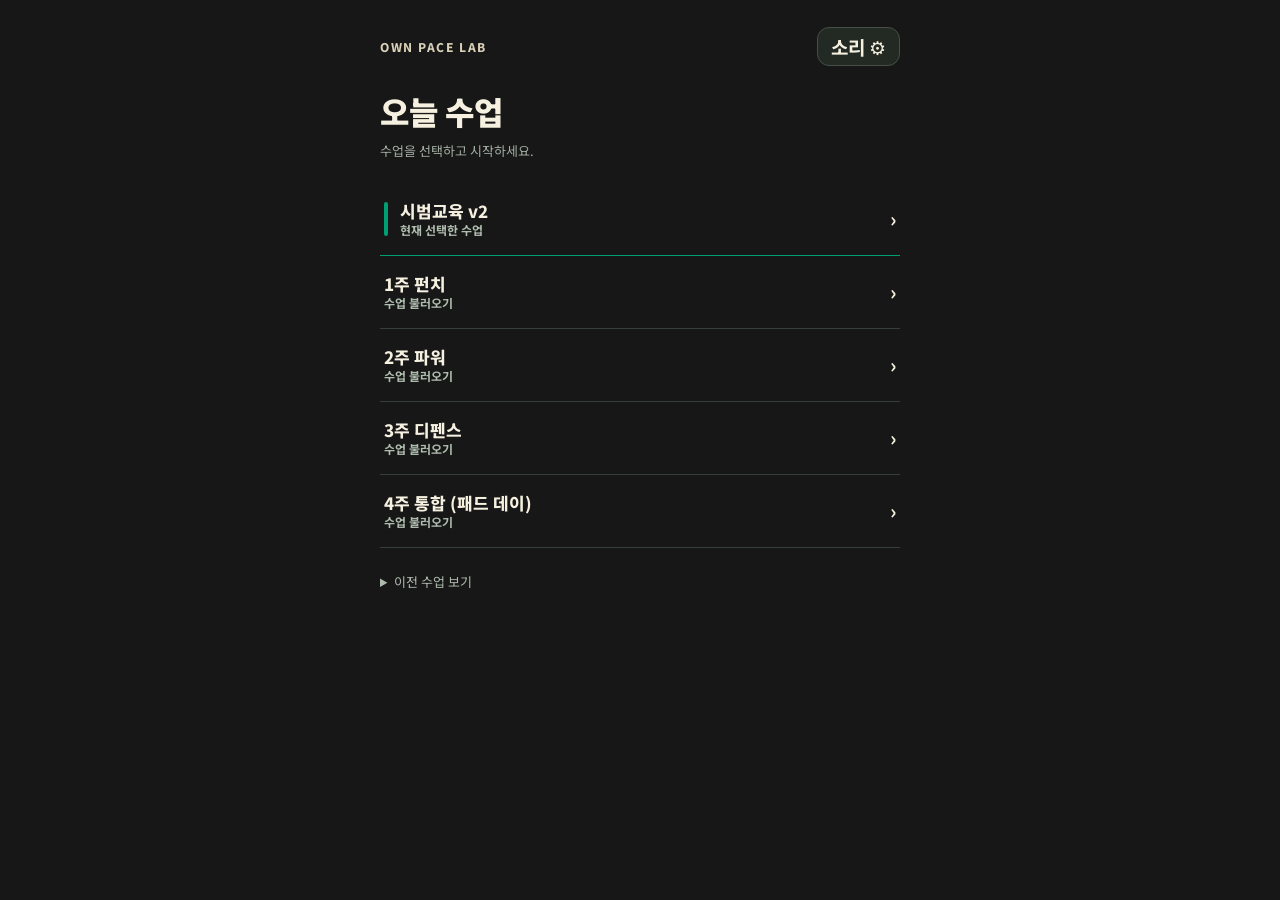
==== commit 0fb44f92: "Restore original recorded MP3 boxing bells as primary iPhone audio" ====
--- a/preview/index.html
+++ b/preview/index.html
@@ -445,6 +445,10 @@
   n3:'[data-uri]',
   n2:'[data-uri]',
   n1:'[data-uri]' };
+// Prefer the already recorded original MP3 bell on iPhone.
+// WebAudio remains a fallback, never the only path for an audible round bell.
+const SOURCE_CLIPS={};
+function sourceClip(k){if(!SAMPLES[k])return null;let a=SOURCE_CLIPS[k];if(!a){a=new Audio(SAMPLES[k]);a.preload='auto';a.setAttribute('playsinline','');SOURCE_CLIPS[k]=a;}return a;}
 const BUFS={}, RAW={};   // RAW = 원본(그대로 보존), BUFS = 지금 크기로 맞춘 소리
 async function decodeSample(k){ const OC=window.OfflineAudioContext||window.webkitOfflineAudioContext; const bin=atob(SAMPLES[k].split(',')[1]), u=new Uint8Array(bin.length); for(let i=0;i<bin.length;i++) u[i]=bin.charCodeAt(i);
   const oc=new OC(1,1,SR); return await new Promise((ok,no)=>{ const pr=oc.decodeAudioData(u.buffer,ok,no); if(pr&&pr.then) pr.then(ok,no); }); }
@@ -493,7 +497,9 @@
 // 음악과 함께 모드: 아이폰이 오디오를 잠깐 멈춰 두면(음성 안내·화면 전환 뒤) 먼저 깨운 다음 울린다. 그래도 안 되면 일반 재생으로 대신
 function mixPlay(k){ const go=()=>{ if(ctx&&ctx.state==='running'){ liveRing(k); return; } const a=CLIPS[k]; if(a){ try{ a.currentTime=0; const pr=a.play(); if(pr&&pr.catch) pr.catch(()=>blockedHint()); return; }catch(e){} } blockedHint(); };
   if(ctx&&ctx.state!=='running'){ try{ const pr=ctx.resume(); if(pr&&pr.then){ pr.then(go,go); return; } }catch(e){} } go(); }
-function play(k){ if(!sound) return; if(mixMode){ if(duckOn) duck(); mixPlay(k); return; } const a=CLIPS[k];
+function play(k){ if(!sound) return; if(mixMode){ if(duckOn) duck(); mixPlay(k); return; }
+  // Recorded bells are played as media, which is more reliable than live synthesis on iOS.
+  const a=sourceClip(k)||CLIPS[k];
   if(a){ try{ a.muted=false; a.volume=1; a.currentTime=0; const pr=a.play(); if(pr&&pr.catch) pr.catch(()=>{ liveRing(k); if(!ctx||ctx.state!=='running') blockedHint(); }); return; }catch(e){} }
   liveRing(k); }
 function liveRing(k){ if(!ctx){ blockedHint(); return; } if(BUFS[k]){ try{ const src=ctx.createBufferSource(), g=ctx.createGain(); src.buffer=BUFS[k]; g.gain.value=1; src.connect(g).connect(ctx.destination); src.start(); return; }catch(e){} }
@@ -622,7 +628,11 @@
   if(!ctx){ try{ ctx=new (window.AudioContext||window.webkitAudioContext)(); }catch(e){} }
   try{ ctx&&ctx.resume&&ctx.resume(); }catch(e){}
   if(mixMode) return;
-  for(const k in CLIPS){ if(skip.includes(k)) continue; const a=CLIPS[k];
+  // Prime exactly the same recorded bell elements that play during a class.
+  for(const k of ['bell','ding','soft']){ if(skip.includes(k)) continue; const a=sourceClip(k);if(!a)continue;
+    try{a.muted=true;const p=a.play();if(p&&p.then)p.then(()=>{if(a.muted){a.pause();a.currentTime=0;a.muted=false;}}).catch(()=>{a.muted=false;});}catch(e){}
+  }
+  for(const k in CLIPS){ if(skip.includes(k)||SAMPLES[k]) continue; const a=CLIPS[k];
     try{ a.muted=true; const pr=a.play(); if(pr&&pr.then) pr.then(()=>{ if(a.muted){ a.pause(); a.currentTime=0; a.muted=false; } }).catch(()=>{ a.muted=false; }); }catch(e){} }
 }
 // 소리 중단 감지: 아이폰이 소리를 멈춰 두면(다른 앱·블루투스 전환 등) 큰 알림을 띄우고, 누르면 다시 켠다
--- a/preview/ui-v3.css
+++ b/preview/ui-v3.css
@@ -121,3 +121,44 @@
 #opl-shell .opl-footnote{margin:10px 0 0}
 @media(max-width:400px){body.v2 #v2{gap:6px}body.v2 .v2next{font-size:13px;padding:10px 11px}body.v2 .v2ring{width:min(78vw,36vh)}body.v2 .v2move{font-size:clamp(21px,6vw,32px)}#opl-shell .opl-detail summary{padding:12px 9px;gap:8px}}
 @media(max-height:620px){body.v2 .v2ring{width:min(55vw,30vh)}body.v2 .v2next{padding:8px 12px;min-height:42px}}
+
+/* v3.2 · one task per screen, fewer containers */
+#opl-shell .opl-frame{max-width:520px}
+#opl-shell .opl-head{margin-bottom:22px}
+#opl-shell .opl-card{border:0;border-bottom:1px solid #364039;border-radius:0;background:transparent;padding:19px 4px;margin:0}
+#opl-shell .opl-card.selected{border:0;border-bottom:1px solid #009f73;background:transparent}
+#opl-shell .opl-card.selected::before{content:"";width:4px;height:34px;border-radius:4px;background:#009f73}
+#opl-shell .opl-card strong{font-size:17px}
+#opl-shell .opl-total-row{margin-top:3px}
+#opl-shell .opl-flat-list{display:flex;flex-direction:column;margin:0 0 8px}
+#opl-shell .opl-flat-group{border-bottom:1px solid #343d35}
+#opl-shell .opl-flat-row{display:flex;align-items:center;gap:13px;padding:16px 0}
+#opl-shell .opl-flat-index{font-size:12px;color:#75ad91;font-variant-numeric:tabular-nums;width:24px;flex:none}
+#opl-shell .opl-flat-body{display:flex;flex-direction:column;min-width:0;gap:4px;flex:1}
+#opl-shell .opl-flat-body strong{font-size:15px;font-weight:800}
+#opl-shell .opl-flat-body small{font-size:12px;color:#a5b3a8;line-height:1.45}
+#opl-shell .opl-flat-row time{font-size:14px;color:#F5F0DF;flex:none;font-variant-numeric:tabular-nums}
+#opl-shell .opl-text-btn{background:transparent;color:#91c1a7;border:0;border-radius:0;text-align:left;padding:16px 0;font-size:13px}
+#opl-shell .opl-detail-all[hidden]{display:none}
+#opl-shell .opl-detail-section{margin:12px 0 22px;padding:0}
+#opl-shell .opl-detail-section>strong{display:block;font-size:14px;margin:0 0 10px;color:#98ccb1}
+#opl-shell .opl-flat-step{display:flex;gap:15px;justify-content:space-between;align-items:baseline;padding:8px 0;font-size:12px;color:#d1d7cf}
+#opl-shell .opl-flat-step time{flex:none;font-variant-numeric:tabular-nums;color:#a9b8ad}
+#opl-shell .opl-bottom{background:linear-gradient(transparent,#171717 12%);padding:20px 0 14px;bottom:-25px}
+#opl-shell .opl-quiet-action{width:100%;background:transparent;border:0;color:#c9d4cb;font-size:13px;padding:15px 10px}
+#opl-shell .opl-settings{margin:2px 0 30px}
+#opl-shell .opl-setting{display:flex;align-items:center;justify-content:space-between;gap:16px;padding:19px 0;border-bottom:1px solid #364139}
+#opl-shell .opl-setting>div{min-width:0;flex:1;display:flex;flex-direction:column;gap:5px}
+#opl-shell .opl-setting strong{font-size:15px}
+#opl-shell .opl-setting small{font-size:11px;line-height:1.5;color:#a0ada2}
+#opl-shell .opl-switch{border:1px solid #566056;border-radius:100px;padding:10px 16px;font-size:12px;flex:none;color:#b2bcb2;background:transparent}
+#opl-shell .opl-switch.on{border-color:#009f73;background:#1b3d2c;color:#a1ebc6}
+body.v2 .v2next{background:transparent;border:0;border-top:1px solid #343d35;border-radius:0;padding:13px 0 5px;min-height:40px;text-align:left;max-width:550px}
+body.v2 .v2next .lb{color:#8cbca0;font-weight:700}
+body.v2 footer{border:0;border-top:1px solid #38443b;border-radius:0;background:#171717;box-shadow:0 0 0 7px #171717;padding:8px 0 3px;gap:7px}
+body.v2 footer button{border:0;background:transparent;min-width:0}
+body.v2 footer button.main{background:#f5f0df;border-radius:50px;color:#171717}
+body.v2 .v2cue{display:none}
+body.v2.t-talk .v2cue,body.v2.t-cool .v2cue{display:block}
+body.v2 .v2tag{background:transparent;border:0;color:#96bda6;padding:0;font-size:13px}
+@media(max-width:400px){body.v2 .v2next{padding:9px 0 3px}#opl-shell .opl-flat-row{gap:10px}#opl-shell .opl-flat-body small{font-size:11px}body.v2 footer button{padding:12px 8px;font-size:12px}}
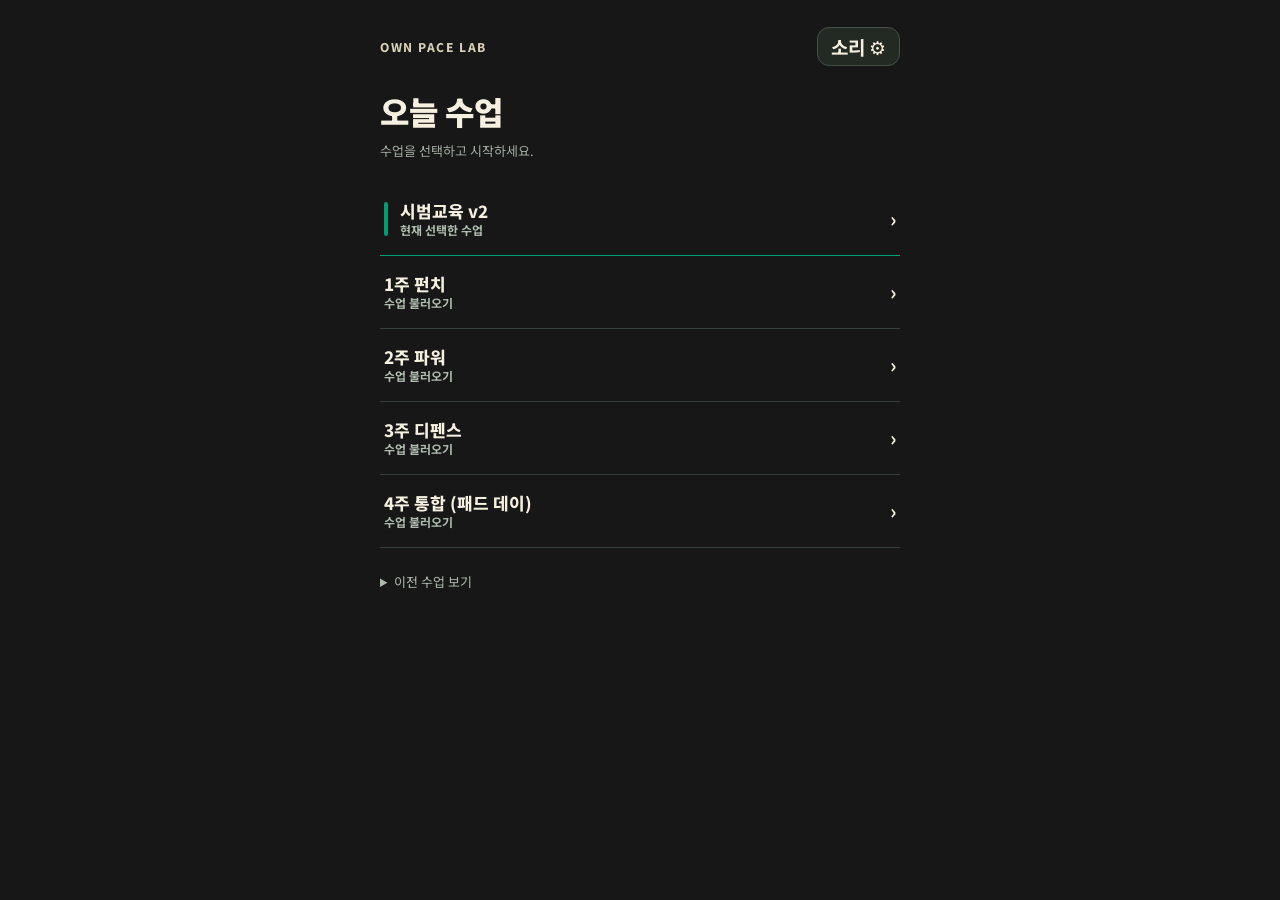
==== commit 41c85201: "Bust mobile browser cache after audio and UX fixes" ====
--- a/preview/index.html
+++ b/preview/index.html
@@ -255,7 +255,7 @@
 body.v2.warn #v2num{animation:pulse .5s ease-in-out infinite alternate}
 @media (max-aspect-ratio:1/1){.v2move{font-size:clamp(40px,12vw,96px)}.v2cue{font-size:clamp(17px,4.6vw,34px)}.v2mid{grid-template-columns:1fr;grid-template-rows:auto minmax(0,1fr)}.v2ring{width:auto;height:100%;max-width:min(80vw,46vh);max-height:min(80vw,46vh);justify-self:center;align-self:center}}
 </style>
-<link rel="stylesheet" href="ui-v3.css?v=2">
+<link rel="stylesheet" href="ui-v3.css?v=4">
 
 <div class="bar" aria-hidden="true"><i id="bar"></i></div>
 <div class="wrap">
@@ -716,4 +716,4 @@
   if(v&&v.elapsed>1&&v.elapsed<TOTAL&&Date.now()-v.at<7200000){ elapsed=v.elapsed; started=true; $('go').textContent=`이어서 (${fmt(elapsed)})`; } }catch(e){}
 render();
 </script>
-<script src="ui-v3.js?v=2"></script>
+<script src="ui-v3.js?v=4"></script>
--- a/preview/ui-v3.css
+++ b/preview/ui-v3.css
@@ -162,3 +162,18 @@
 body.v2.t-talk .v2cue,body.v2.t-cool .v2cue{display:block}
 body.v2 .v2tag{background:transparent;border:0;color:#96bda6;padding:0;font-size:13px}
 @media(max-width:400px){body.v2 .v2next{padding:9px 0 3px}#opl-shell .opl-flat-row{gap:10px}#opl-shell .opl-flat-body small{font-size:11px}body.v2 footer button{padding:12px 8px;font-size:12px}}
+
+/* Secondary coach menu: same flat-list system as class selection */
+.menu .mcols{gap:0}
+.menu .mcard{background:transparent;border:0;border-bottom:1px solid #353f37;border-radius:0;padding:20px 0}
+.menu .mcard.snd{padding-top:18px}
+.menu .mcard h3{color:#e0e4dc;font-size:16px}
+.menu .grid{display:flex;flex-direction:column;gap:0}
+.menu .grid button{flex-direction:row;justify-content:space-between;align-items:center;border:0;border-bottom:1px solid #343d35;background:transparent;border-radius:0;min-height:53px;padding:12px 8px;font-size:14px}
+.menu .grid button.cur{background:#1b3b2a;border:0;border-bottom:1px solid #009f73}
+.menu .grid button span{font-family:var(--f-body);font-size:12px;white-space:nowrap;color:#aab6ab}
+.menu .lsel{background:transparent;border-bottom:1px solid #353f37}
+.menu .row2 button{background:transparent;border:1px solid #4b5b4e}
+.menu .set{padding:15px 0}
+.menu .tg{border:1px solid #526053;border-radius:100px}
+@media(min-width:860px){.menu .mcols{grid-template-columns:1.1fr 1fr;column-gap:32px}.menu .mcard{border-bottom:0}}
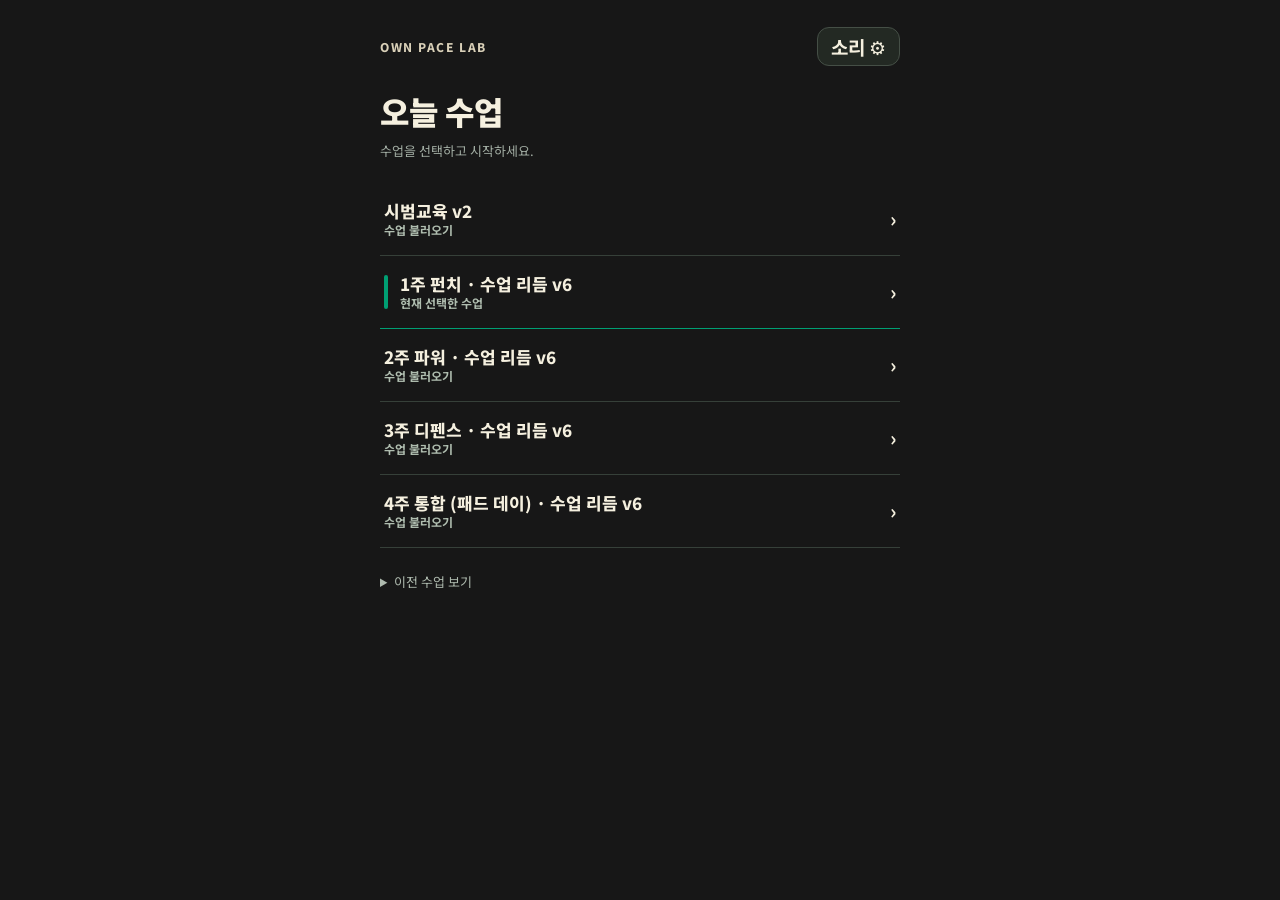
==== commit 85e90460: "Load four progressive regular lessons and cue next move during short breaks" ====
--- a/preview/index.html
+++ b/preview/index.html
@@ -255,7 +255,7 @@
 body.v2.warn #v2num{animation:pulse .5s ease-in-out infinite alternate}
 @media (max-aspect-ratio:1/1){.v2move{font-size:clamp(40px,12vw,96px)}.v2cue{font-size:clamp(17px,4.6vw,34px)}.v2mid{grid-template-columns:1fr;grid-template-rows:auto minmax(0,1fr)}.v2ring{width:auto;height:100%;max-width:min(80vw,46vh);max-height:min(80vw,46vh);justify-self:center;align-self:center}}
 </style>
-<link rel="stylesheet" href="ui-v3.css?v=4">
+<link rel="stylesheet" href="ui-v3.css?v=6">
 
 <div class="bar" aria-hidden="true"><i id="bar"></i></div>
 <div class="wrap">
@@ -337,15 +337,15 @@
 //   · hands 박자 박스('앞 뒤 가드 가드 / ...', 화살표 ↑↓←→) · dur 초 · min/mins 구간 안 몇 번째 분 · qr 채널 QR · lv2 2단계(재등록) 문구
 // 원본 대본은 노션 수업계획서. 이 파일은 타이머용 사본이다.
 // 회원에게 보이는 구간 이름 (수업계획서의 코치용 이름 → TV 표시 이름)
-const SECNAME={'웜업':'몸 깨우기','기술 1':'펀치 배우기','함께하기':'함께하기','기술 2':'스텝 붙이기','피지컬':'체력 운동','물 마시기':'휴식','물 · 자리 정돈':'휴식','피니시':'다 같이 완성','쿨다운':'몸 돌보기','인사':'인사','마무리':'마무리'};
+const SECNAME={'웜업':'몸 깨우기','기술 1':'펀치 배우기','함께하기':'함께하기','기술 2':'스텝 붙이기','피지컬':'체력 운동','물 마시기':'휴식','물 · 자리 정돈':'휴식','피니시':'다 같이 완성','쿨다운':'몸 돌보기','인사':'인사','마무리':'마무리','CALLING FINISH':'콜링 응용'};
 const nm=sec=>SECNAME[sec]||sec;
 function getJSON(u){ const x=new XMLHttpRequest(); x.open('GET',u,false); x.send(null); if(x.status!==200&&x.status!==0) throw new Error(u); return JSON.parse(x.responseText); }
 function cached(key,u){ try{ const d=getJSON(u); try{ localStorage.setItem(key,JSON.stringify(d)); }catch(e){} return d; }
   catch(e){ try{ return JSON.parse(localStorage.getItem(key)); }catch(e2){ return null; } } }   // 인터넷이 잠깐 안 돼도 마지막으로 받은 수업으로
-const IDX=cached('ownpace-preview-idx','../lessons/index.json')||{default:'',lessons:[]};
+const IDX=cached('ownpace-preview-idx','lessons/index.json')||{default:'',lessons:[]};
 let LESSON=IDX.default; try{ const seen=localStorage.getItem('ownpace-preview-default'); if(seen!==IDX.default){ localStorage.setItem('ownpace-preview-default',IDX.default); localStorage.removeItem('ownpace-preview-lesson'); localStorage.removeItem('ownpace-preview-timer'); } const v=localStorage.getItem('ownpace-preview-lesson'); if(IDX.lessons.some(l=>l.id===v)) LESSON=v; }catch(e){}
 const LESSON_META=IDX.lessons.find(l=>l.id===LESSON)||IDX.lessons[0]||{id:'',name:'',file:''};
-const LDATA=LESSON_META.file?cached('ownpace-preview-l-'+LESSON_META.id,'../lessons/'+LESSON_META.file):null;
+const LDATA=LESSON_META.file?cached('ownpace-preview-l-'+LESSON_META.id,'lessons/'+LESSON_META.file):null;
 // 오늘의 한마디(앵커링): 시작 화면 → 쿨다운 숨 고르기(anchor:'text') → 마무리(anchor:'ask', 자기 말로 바꿔 보는 질문)
 const ANCHOR=(LDATA&&LDATA.anchor)||{};
 // 미트: 인원(메뉴에서 입력)에 맞춰 한 사람씩 치기·교대 칸을 만든다. 15명 이하 30초+10초, 많으면 줄여서 약 10분
@@ -534,7 +534,7 @@
 const nextLabel=(n,s)=>n.move+(s&&s.sec===n.sec&&s.move===n.move&&s.hands===n.hands?' 한 번 더':''); // 기본/레벨업은 배경색이 알려주니 '다음'에는 동작만. 같은 동작이 이어지면 '한 번 더'
 
 // shrink the big text until everything fits on one screen (TV, laptop, phone)
-let lastFit=-1, lastSoon=false, saidStep=-1;
+let lastFit=-1, lastSoon=false, saidStep=-1, spokenAfterStep=-1, spokenTimer=null;
 function fit(){ const m=document.querySelector('main'); let f=1; m.style.setProperty('--fit','1'); releaseLongSegs();
   while((m.scrollHeight>m.clientHeight+1||m.scrollWidth>m.clientWidth+1)&&f>.45){ f-=.05; m.style.setProperty('--fit',f.toFixed(2)); } }
 window.addEventListener('resize',()=>{ lastFit=-1; render(); });
@@ -551,8 +551,8 @@
   const i=stepAt(elapsed), s=PLAN[i], inS=elapsed-s.start, left=s.dur-inS, n=PLAN[i+1];
   const late=s.late&&left<=s.late.at;
   const done=elapsed>=TOTAL-0.01;
-  const soon=running&&n&&!done&&left<=8&&s.type!=="talk"; // 8초 전에 다음을 강조: 코치가 미리 말할 시간
-  const cls=['t-'+s.type]; if(running&&left<=3&&s.type!=='talk') cls.push('warn'); if(soon) cls.push('soon'); if(document.body.classList.contains('hide')) cls.push('hide');
+  const soon=running&&n&&!done&&left<=5&&s.type!=="talk"; // 마지막 5초는 시각·소리 전환 예고
+  const cls=['t-'+s.type]; if(running&&left<=5&&s.type!=='talk') cls.push('warn'); if(soon) cls.push('soon'); if(document.body.classList.contains('hide')) cls.push('hide');
   if(s.rules&&!done) cls.push('rulecard'); if(V2) cls.push('v2'); // 게임 규칙 화면: 규칙이 주인공, 숫자는 구석으로
   document.body.className=cls.join(' ');
   $('sec').innerHTML=nm(s.sec)+(s.rd?`<span>ROUND ${s.rd}/${RMAX}</span>`:s.mins?`<span>${s.min+1}/${s.mins}</span>`:'');
@@ -572,11 +572,9 @@
   if(done){ setMove('오늘 해냈어요!'); $('beats').innerHTML=''; }
   // 8초 전: 큰 화면은 끝까지 '지금 동작'. 아래 '다음' 띠만 크게 반전해 강조(코치는 읽고 미리 말하고, 회원은 숫자가 끝나면 바꾼다)
   if(soon!==lastSoon){ lastSoon=soon; lastFit=-1; }
-  // 음성(코치 이어폰용): 같은 구간 안은 8초 전 '다음, 동작'. 구간이 바뀔 땐 12초 전 '다음은 구간. 첫 동작'.
-  // 주먹 인사가 있는 칸은 10초 전에 '짝과 주먹 인사'부터 알리고 다음 동작을 이어서 말한다.
-  if(n&&!done){ const newSec=n.sec!==s.sec, vAt=s.late?s.late.at:newSec?12:8;
-    if(left>vAt+.5&&saidStep===i) saidStep=-1;
-    if(running&&left<=vAt&&saidStep!==i){ saidStep=i; const nx=newSec?'다음은 '+nm(n.sec)+'. '+n.move:'다음, '+nextLabel(n,s); say(s.late?s.late.move+'. '+nx:nx); } }
+  // No advance speech during an active drill: keep the athlete focused.
+  // The upcoming movement is announced once, after the transition bell.
+  if(!running&&spokenTimer){clearTimeout(spokenTimer);spokenTimer=null;}
   const qr=!intro&&!!(done||s.qr); // 꼭 true/false로(undefined면 toggle이 매 프레임 뒤집힘)
   $('links').hidden=!qr; $('num').hidden=qr||intro; // 시작 전에는 숫자 대신 오늘의 수업 안내 document.body.classList.toggle('qrmode',qr); // 마무리 3분은 남은 시간보다 채널 안내가 중요
   $('num').textContent=done?'':left>60?fmt(left):Math.max(1,Math.ceil(left));
@@ -586,10 +584,17 @@
   if(V2) renderV2({i,s,left,n,intro,done,restPrev,late});
   if(i!==lastFit){ lastFit=i; fit(); }
   if(!running) return;
-  if(i!==lastStep){ if(lastStep!==-1){ if(s.type==='cool') soft(); else if(s.bellIn||PLAN[lastStep].sec!==s.sec) bell(); else ding(); } lastStep=i; }
+  if(i!==lastStep){
+    if(lastStep!==-1){
+      const prev=PLAN[lastStep], big=s.type!=='cool'&&(s.bellIn||prev.sec!==s.sec);
+      if(s.type==='cool') soft(); else if(big) bell(); else ding();
+      queueAfterBell(i,s,prev,big?2100:s.type==='cool'?1500:1650);
+    }
+    lastStep=i;
+  }
   const tick=Math.floor(elapsed);
   if(tick!==lastTick){ lastTick=tick; wakeAudio(); if(mixMode&&duckOn&&isQuiet(s)) holdDuck(); else releaseDuck(); checkSound(); const l=Math.ceil(s.dur-(tick-s.start));
-    if(l<=3&&l>=1&&s.type!=='cool'&&s.sec!=='함께하기'&&s.dur>=5) play('n'+l);
+    if(l<=5&&l>=1&&s.type!=='cool'&&s.type!=='talk'&&s.sec!=='함께하기'&&s.dur>=6) play('n'+Math.min(3,l));
     if(s.ten&&l===(s.tenAt||10)) play('knock');
     if(s.type==='cool'&&s.dur===30&&((/15초씩/.test(s.sub||'')&&l===15)||(/10초씩/.test(s.sub||'')&&(l===20||l===10)))) play('soft'); }   // 쿨다운: 양쪽 15초씩은 15초에, 10초씩은 10·20초에 작은 땡 = 반대쪽으로 (화면 없이 진행할 때, 10/29)   // 마지막 3초 음성 three·two·one → 땡땡. 함께하기는 코치가 숫자를 부르니 벨만. 코치는 세지 않고 시범만
 }
@@ -617,6 +622,23 @@
   const labs=['따라','내 페이스'], k=s.ph==='block'?-1:['follow','own'].indexOf(ph); $('v2ph').innerHTML=s.ph&&!intro&&!done&&k>=0?labs.map((x,j)=>`<i class="${j===k?'on':''}">${x}</i>`).join(''):'';
   $('v2next').innerHTML=done||!n?'':'<span class="lb">다음</span> '+(n.sec!==s.sec&&!restPrev?'<b>'+esc(nm(n.sec).trim())+'</b> <span class="sm">'+esc(n.move)+'</span>':'<b>'+esc(n.move)+'</b>');
 }
+// Announcements occur only after the audible bell/ding. Keep pauses short.
+function queueAfterBell(index,step,previous,delay){
+  if(spokenTimer){clearTimeout(spokenTimer);spokenTimer=null;}
+  if(!voiceOn||spokenAfterStep===index)return;
+  const sectionChanged=previous.sec!==step.sec;
+  const isRest=step.type==='rest';
+  const sameMove=step.move===previous.move&&step.type===previous.type&&!sectionChanged;
+  const changedRole=/역할|교대|바꾸/.test(step.move||'');
+  let phrase='';
+  if(isRest){ const follow=PLAN[index+1]; phrase=step.dur<=15&&follow?'다음은 '+(follow.move||'동작')+'.':step.dur+'초 휴식입니다.'; }
+  else if(changedRole) phrase='역할을 바꿔주세요.';
+  else if(sectionChanged) phrase=nm(step.sec).trim()+'. '+(step.move||'시작')+'.';
+  else if(!sameMove) phrase=(step.move||'다음 동작')+'.';
+  if(!phrase)return;
+  spokenAfterStep=index;
+  spokenTimer=setTimeout(()=>{spokenTimer=null;if(running&&stepAt(elapsed)===index)say(phrase);},delay);
+}
 function save(){ try{ localStorage.setItem('ownpace-preview-timer',JSON.stringify({elapsed,at:Date.now()})); }catch(e){} }
 function loop(t){ if(!running) return; elapsed+=(t-last)/1000; last=t;
   if(elapsed>=TOTAL){ elapsed=TOTAL-0.001; pause(); $('paused').hidden=true; bell(); $('go').textContent='끝'; return; }
@@ -642,15 +664,15 @@
 async function start(){
   if(voiceOn) primeSpeech();   // 음성이 꺼졌다면 불필요한 무음 발화를 시작하지 않는다
   unlockAudio(started?[]:['bell']);
-  if(!started){ started=true; bell(); }
+  if(!started){ started=true; bell(); if(voiceOn){if(spokenTimer)clearTimeout(spokenTimer);spokenTimer=setTimeout(()=>{spokenTimer=null;if(running)say('수업을 시작합니다.');},2100);} }
   lastStep=stepAt(elapsed);
   running=true; last=performance.now(); $('paused').hidden=true; $('go').textContent='일시정지';
   requestAnimationFrame(loop);
   try{ wake=await navigator.wakeLock.request('screen'); }catch(e){}
   autoHide();
 }
-function pause(){ running=false; releaseDuck(); $('go').textContent='계속'; if(started) $('paused').hidden=false; save(); render(); document.body.classList.remove('hide'); try{wake&&wake.release();}catch(e){} }
-function sync(){ lastStep=stepAt(elapsed); lastTick=-1; save(); render(); }
+function pause(){ running=false; if(spokenTimer){clearTimeout(spokenTimer);spokenTimer=null;} releaseDuck(); $('go').textContent='계속'; if(started) $('paused').hidden=false; save(); render(); document.body.classList.remove('hide'); try{wake&&wake.release();}catch(e){} }
+function sync(){ if(spokenTimer){clearTimeout(spokenTimer);spokenTimer=null;} lastStep=stepAt(elapsed); lastTick=-1; spokenAfterStep=-1; save(); render(); }
 function jump(d){ const i=Math.min(PLAN.length-1,Math.max(0,stepAt(elapsed)+d)); elapsed=PLAN[i].start; sync(); }
 function again(){ const sec=PLAN[stepAt(elapsed)].sec; elapsed=SECTIONS.find(s=>s.sec===sec).start; sync(); }
 function reset(){ running=false; started=false; elapsed=0; $('paused').hidden=true; $('go').textContent='시작'; try{localStorage.removeItem('ownpace-preview-timer');}catch(e){} sync(); }
@@ -716,4 +738,4 @@
   if(v&&v.elapsed>1&&v.elapsed<TOTAL&&Date.now()-v.at<7200000){ elapsed=v.elapsed; started=true; $('go').textContent=`이어서 (${fmt(elapsed)})`; } }catch(e){}
 render();
 </script>
-<script src="ui-v3.js?v=4"></script>
+<script src="ui-v3.js?v=6"></script>
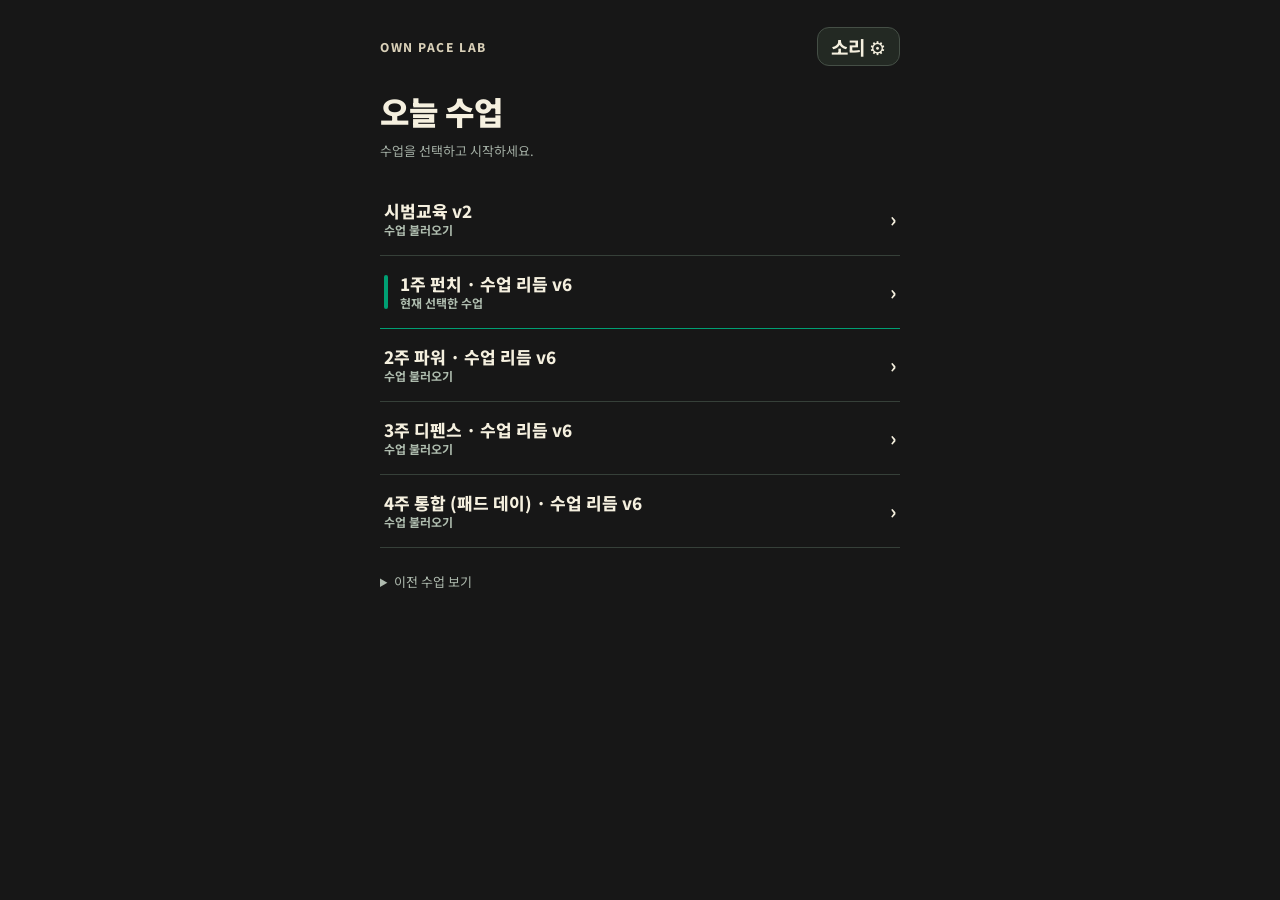
==== commit 025d0803: "Announce next movement only at break onset and show clear rest state" ====
--- a/preview/index.html
+++ b/preview/index.html
@@ -255,7 +255,7 @@
 body.v2.warn #v2num{animation:pulse .5s ease-in-out infinite alternate}
 @media (max-aspect-ratio:1/1){.v2move{font-size:clamp(40px,12vw,96px)}.v2cue{font-size:clamp(17px,4.6vw,34px)}.v2mid{grid-template-columns:1fr;grid-template-rows:auto minmax(0,1fr)}.v2ring{width:auto;height:100%;max-width:min(80vw,46vh);max-height:min(80vw,46vh);justify-self:center;align-self:center}}
 </style>
-<link rel="stylesheet" href="ui-v3.css?v=6">
+<link rel="stylesheet" href="ui-v3.css?v=7">
 
 <div class="bar" aria-hidden="true"><i id="bar"></i></div>
 <div class="wrap">
@@ -611,7 +611,7 @@
   $('v2sec').textContent=intro?'내 페이스 복싱':done?'수업 끝':nm(s.sec).trim();
   $('v2rd').textContent=!intro&&!done&&s.lap?s.lap+'바퀴 '+(s.min+1)+' / '+s.mins:!intro&&!done&&s.rd?'ROUND '+s.rd+' / '+RMAX:!intro&&!done&&s.mins?(s.min+1)+' / '+s.mins:'';
   $('v2tot').textContent=fmt(elapsed)+' / '+fmt(TOTAL);
-  let tag=intro?'':done?'수고했어요':restPrev?'쉬어요':s.ph==='block'?(s.lastBlk?'마지막 30초':''):s.tag, mv=intro?((LDATA&&LDATA.hero)||'오늘은 나를 위한 50분'):done?'오늘 해냈어요!':restPrev?'다음은 '+nm(n.sec).trim():(late?s.late.move:s.move);
+  let tag=intro?'':done?'수고했어요':s.type==='rest'?'휴식 · 다음 동작 준비':s.ph==='block'?(s.lastBlk?'마지막 30초':''):s.tag, mv=intro?((LDATA&&LDATA.hero)||'오늘은 나를 위한 50분'):done?'오늘 해냈어요!':s.type==='rest'?(n?'다음 · '+n.move:'호흡 정리'):(late?s.late.move:s.move);
   let body='', cue=intro?'':done?(ANCHOR.text||'다음에도, 내 페이스로'):restPrev?'물 한 모금 마시면서 들어요':(s.sub||'');
   if(intro) body='<div class="v2chips">'+((LDATA&&LDATA.learn)||[]).map(r=>'<i>'+esc(r[1])+'</i>').join('')+'</div>';
   else if(done) body='';
@@ -626,18 +626,31 @@
 function queueAfterBell(index,step,previous,delay){
   if(spokenTimer){clearTimeout(spokenTimer);spokenTimer=null;}
   if(!voiceOn||spokenAfterStep===index)return;
-  const sectionChanged=previous.sec!==step.sec;
   const isRest=step.type==='rest';
-  const sameMove=step.move===previous.move&&step.type===previous.type&&!sectionChanged;
-  const changedRole=/역할|교대|바꾸/.test(step.move||'');
+  const nextStep=PLAN[index+1];
+  const previousWasRest=previous.type==='rest';
+  const isRoleSwitch=/역할 바꾸기|교대/.test(step.move||'');
   let phrase='';
-  if(isRest){ const follow=PLAN[index+1]; phrase=step.dur<=15&&follow?'다음은 '+(follow.move||'동작')+'.':step.dur+'초 휴식입니다.'; }
-  else if(changedRole) phrase='역할을 바꿔주세요.';
-  else if(sectionChanged) phrase=nm(step.sec).trim()+'. '+(step.move||'시작')+'.';
-  else if(!sameMove) phrase=(step.move||'다음 동작')+'.';
+  if(isRest){
+    // Speak at the BEGINNING of the break, so the coach can demonstrate before work resumes.
+    // Avoid saying it again when the subsequent work period starts.
+    const nextMove=nextStep?.move||'';
+    const nextIsRest=nextStep?.type==='rest';
+    const simple=nextMove.replace(/^다음\s*[·:]?\s*/,'').replace(/\s*·\s*랜덤 콜링$/,'');
+    phrase=nextStep&&!nextIsRest?'다음, '+simple+'.':'잠깐 쉬세요.';
+  } else if(isRoleSwitch&&!previousWasRest){
+    phrase='역할 교대.';
+  } else if(previousWasRest){
+    phrase=''; // already announced at rest onset
+  } else if(previous.sec!==step.sec&&previous.type==='talk'){
+    phrase=''; // coach has already introduced this movement during demonstration
+  } else if(previous.sec!==step.sec){
+    phrase=nm(step.sec).trim()+'.';
+  }
   if(!phrase)return;
   spokenAfterStep=index;
-  spokenTimer=setTimeout(()=>{spokenTimer=null;if(running&&stepAt(elapsed)===index)say(phrase);},delay);
+  // Rest cues should begin promptly after the transition signal, not at the next work start.
+  spokenTimer=setTimeout(()=>{spokenTimer=null;if(running&&stepAt(elapsed)===index)say(phrase);},isRest?Math.min(delay,700):delay);
 }
 function save(){ try{ localStorage.setItem('ownpace-preview-timer',JSON.stringify({elapsed,at:Date.now()})); }catch(e){} }
 function loop(t){ if(!running) return; elapsed+=(t-last)/1000; last=t;
@@ -738,4 +751,4 @@
   if(v&&v.elapsed>1&&v.elapsed<TOTAL&&Date.now()-v.at<7200000){ elapsed=v.elapsed; started=true; $('go').textContent=`이어서 (${fmt(elapsed)})`; } }catch(e){}
 render();
 </script>
-<script src="ui-v3.js?v=6"></script>
+<script src="ui-v3.js?v=7"></script>
